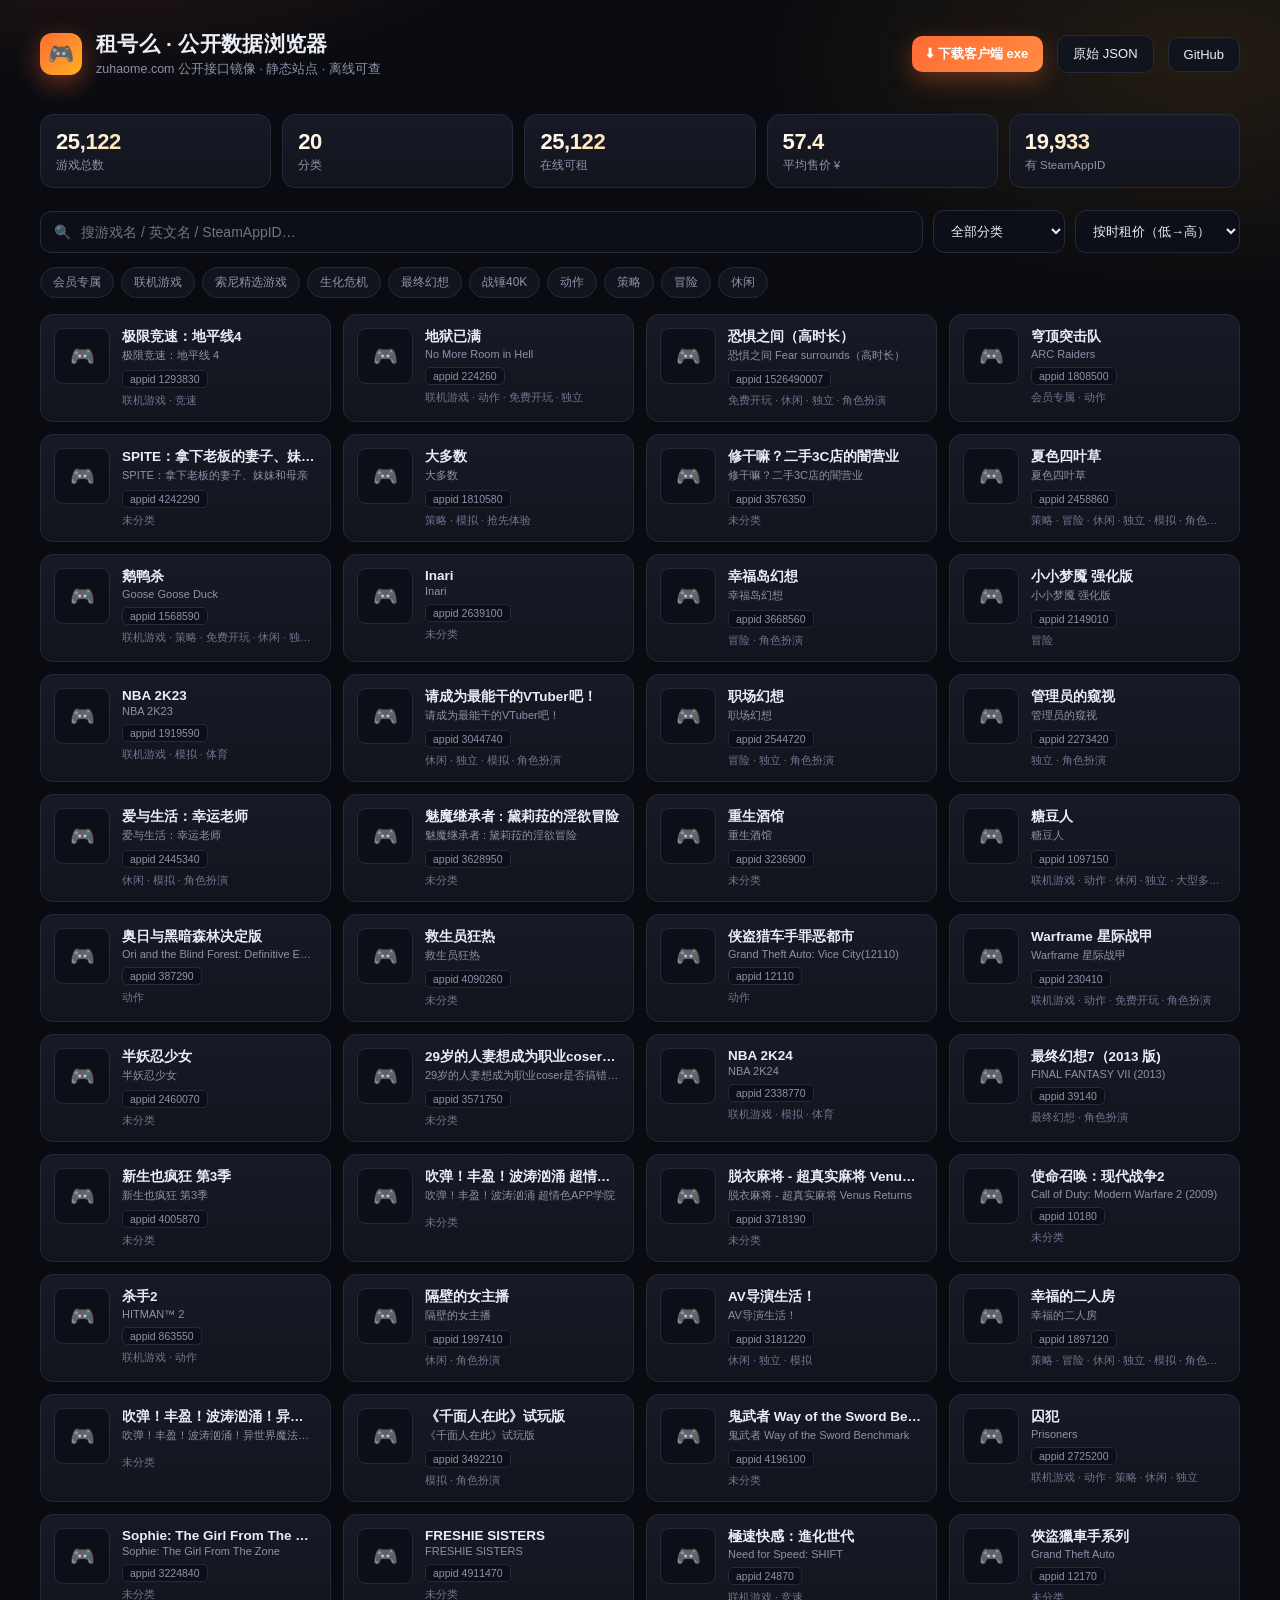
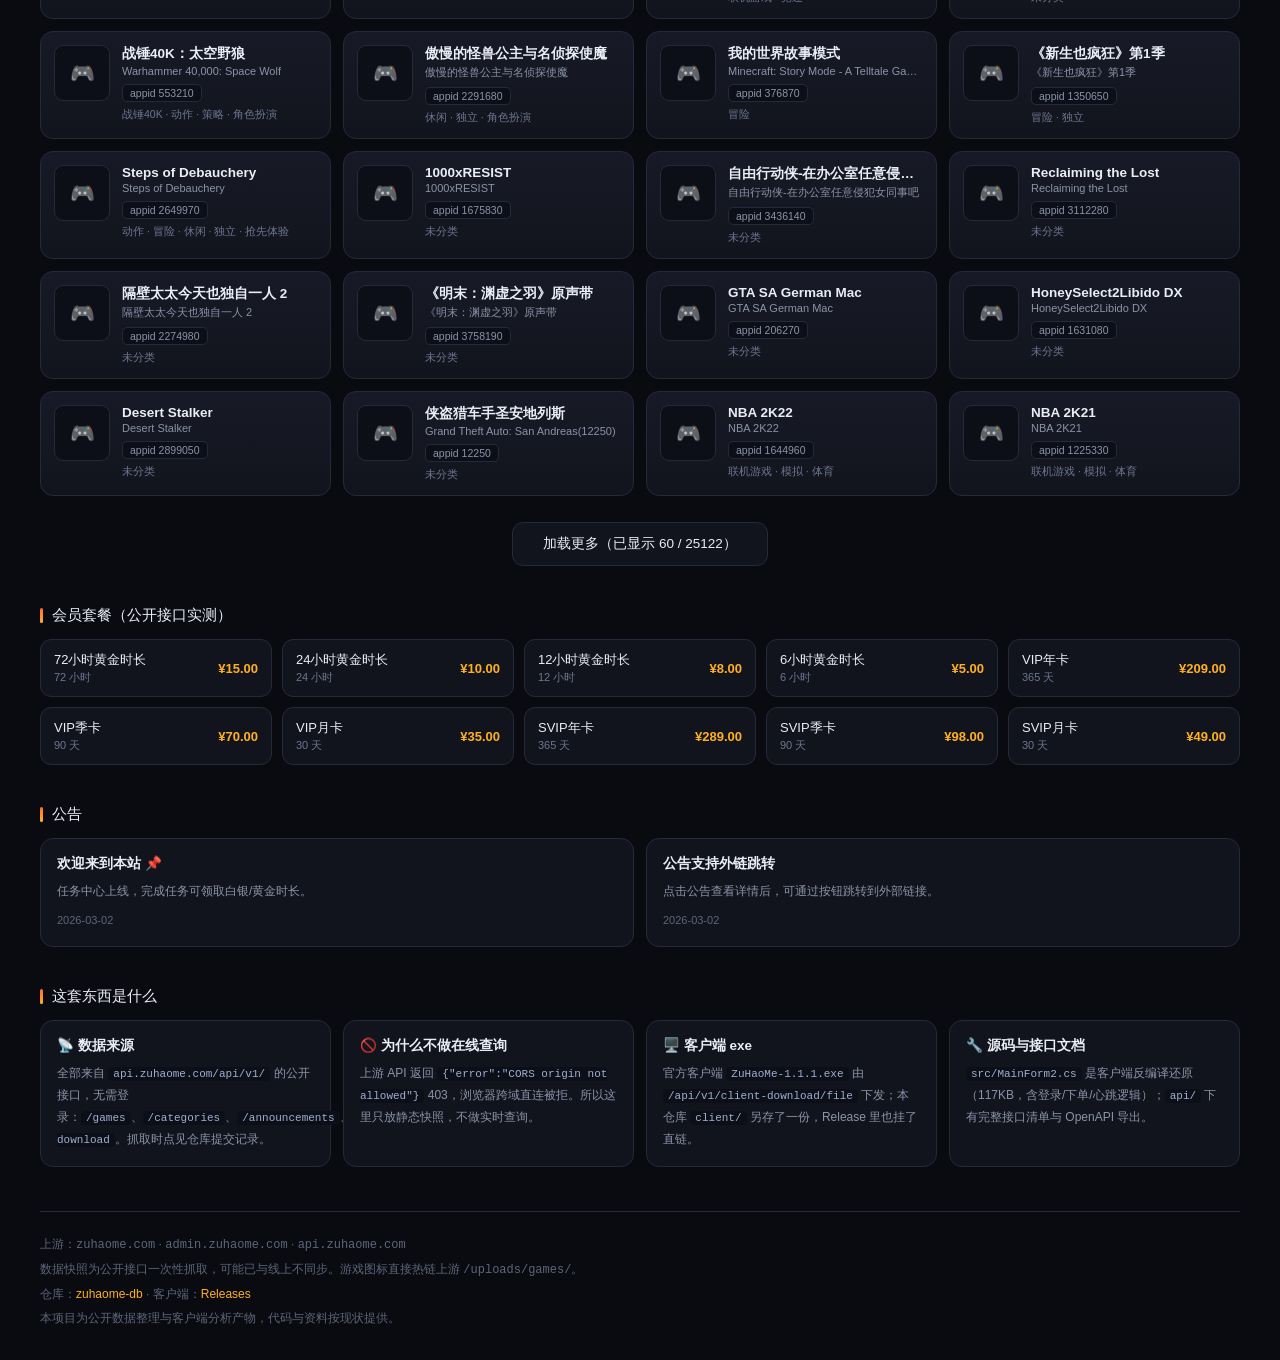
==== index.html @ 1f749b84 "feat(seo): 补 application-name / keywords，结构化数据补全 @graph" ====
<!doctype html>
<html lang="zh-CN">
<head>
<meta charset="utf-8">
<meta name="viewport" content="width=device-width,initial-scale=1">
<title>租号么 · 公开数据浏览器</title>
<meta name="description" content="租号么（zuhaome.com）公开接口数据镜像：25122 款游戏、20 个分类、会员套餐、公告、FAQ，可搜索筛选，附客户端下载。">
<style>
  :root{
    --bg:#0a0b10; --panel:#12141d; --panel2:#171a26; --line:#252a3a;
    --txt:#e9edf6; --dim:#8b93a8; --acc:#ff6b35; --acc2:#ffb020; --ok:#34d399;
  }
  *{box-sizing:border-box}
  html,body{margin:0;padding:0;background:var(--bg);color:var(--txt);
    font-family:-apple-system,BlinkMacSystemFont,"Segoe UI","PingFang SC","Microsoft YaHei",sans-serif;
    -webkit-font-smoothing:antialiased}
  body{background:
    radial-gradient(800px 420px at 8% -6%, rgba(255,107,53,.20), transparent 62%),
    radial-gradient(760px 400px at 94% 2%, rgba(255,176,32,.10), transparent 60%),
    var(--bg); min-height:100vh}
  a{color:var(--acc2);text-decoration:none}
  a:hover{text-decoration:underline}
  .wrap{max-width:1240px;margin:0 auto;padding:0 20px}
  header{padding:30px 0 16px;display:flex;align-items:center;gap:14px;flex-wrap:wrap}
  .logo{width:42px;height:42px;border-radius:12px;display:grid;place-items:center;font-size:21px;
    background:linear-gradient(135deg,var(--acc),var(--acc2));box-shadow:0 8px 26px rgba(255,107,53,.42)}
  h1{font-size:21px;margin:0;letter-spacing:.3px}
  .sub{color:var(--dim);font-size:12.5px;margin-top:3px}
  .spacer{flex:1}
  .btn{display:inline-flex;align-items:center;gap:7px;padding:9px 15px;border-radius:10px;font-size:13px;
    border:1px solid var(--line);background:var(--panel);color:var(--txt);transition:.16s;white-space:nowrap}
  .btn:hover{border-color:var(--acc);text-decoration:none;transform:translateY(-1px)}
  .btn.primary{background:linear-gradient(135deg,var(--acc),#ff8c42);border:0;color:#fff;font-weight:600;
    box-shadow:0 8px 24px rgba(255,107,53,.34)}
  .stats{display:grid;grid-template-columns:repeat(auto-fit,minmax(132px,1fr));gap:11px;margin:20px 0 22px}
  .stat{background:linear-gradient(180deg,var(--panel2),var(--panel));border:1px solid var(--line);
    border-radius:13px;padding:14px 15px}
  .stat .n{font-size:22px;font-weight:700;letter-spacing:-.4px;
    background:linear-gradient(135deg,#fff,var(--acc2));-webkit-background-clip:text;background-clip:text;-webkit-text-fill-color:transparent}
  .stat .k{font-size:11.5px;color:var(--dim);margin-top:3px}
  .toolbar{display:flex;gap:10px;flex-wrap:wrap;align-items:center;margin-bottom:14px}
  .search{flex:1;min-width:220px;position:relative}
  .search input{width:100%;background:#0d0f18;color:var(--txt);border:1px solid var(--line);
    border-radius:11px;padding:12px 14px 12px 40px;font-size:14px;font-family:inherit;outline:none;transition:.16s}
  .search input:focus{border-color:var(--acc);box-shadow:0 0 0 3px rgba(255,107,53,.14)}
  .search::before{content:"🔍";position:absolute;left:14px;top:50%;transform:translateY(-50%);font-size:14px;opacity:.6}
  select{background:#0d0f18;color:var(--txt);border:1px solid var(--line);border-radius:11px;
    padding:12px 13px;font-size:13px;font-family:inherit;outline:none;cursor:pointer;min-width:132px}
  select:focus{border-color:var(--acc)}
  .chips{display:flex;gap:7px;flex-wrap:wrap;margin-bottom:16px}
  .chip{font-size:12px;padding:6px 12px;border-radius:999px;border:1px solid var(--line);
    background:var(--panel);color:var(--dim);cursor:pointer;transition:.16s;white-space:nowrap}
  .chip:hover{border-color:#3b4256;color:var(--txt)}
  .chip.on{background:rgba(255,107,53,.16);border-color:var(--acc);color:#ffb98f}
  .grid{display:grid;grid-template-columns:repeat(auto-fill,minmax(268px,1fr));gap:12px}
  .game{background:linear-gradient(180deg,var(--panel2),var(--panel));border:1px solid var(--line);
    border-radius:13px;padding:13px;display:flex;gap:12px;transition:.16s;cursor:default}
  .game:hover{border-color:#3d4459;transform:translateY(-1px)}
  .cover{width:56px;height:56px;border-radius:9px;flex-shrink:0;background:#0d0f18;border:1px solid var(--line);
    object-fit:cover;display:grid;place-items:center;font-size:20px;color:#3f4657;overflow:hidden}
  .info{min-width:0;flex:1}
  .name{font-size:13.5px;font-weight:600;white-space:nowrap;overflow:hidden;text-overflow:ellipsis}
  .en{font-size:11px;color:var(--dim);white-space:nowrap;overflow:hidden;text-overflow:ellipsis;margin-top:2px}
  .meta{display:flex;gap:6px;flex-wrap:wrap;margin-top:7px;font-size:10.5px;color:var(--dim)}
  .meta span{background:#0d0f18;border:1px solid var(--line);padding:2px 7px;border-radius:5px}
  .meta .price{color:var(--acc2);border-color:rgba(255,176,32,.32)}
  .meta .rent{color:var(--ok);border-color:rgba(52,211,153,.3)}
  .cats{font-size:10.5px;color:#6d7690;margin-top:6px;white-space:nowrap;overflow:hidden;text-overflow:ellipsis}
  .more{display:block;margin:26px auto 0;padding:12px 30px;border-radius:11px;border:1px solid var(--line);
    background:var(--panel);color:var(--txt);font-size:13.5px;cursor:pointer;font-family:inherit;transition:.16s}
  .more:hover{border-color:var(--acc);color:#ffb98f}
  .empty{text-align:center;color:var(--dim);padding:60px 0;font-size:14px}
  .sec{margin:40px 0 14px;font-size:15px;display:flex;align-items:center;gap:9px}
  .sec::before{content:"";width:3px;height:15px;border-radius:2px;background:linear-gradient(var(--acc),var(--acc2))}
  .cards{display:grid;grid-template-columns:repeat(auto-fit,minmax(250px,1fr));gap:12px}
  .mini{background:var(--panel);border:1px solid var(--line);border-radius:13px;padding:16px}
  .mini h4{margin:0 0 8px;font-size:13.5px}
  .mini p{margin:0;font-size:12px;color:var(--dim);line-height:1.8}
  .mini code{background:#0d0f18;padding:1px 5px;border-radius:4px;font-size:11px;color:#9fb0d0}
  .plan{display:flex;justify-content:space-between;align-items:center;padding:11px 13px;
    background:var(--panel);border:1px solid var(--line);border-radius:11px;font-size:13px}
  .plan b{color:var(--acc2);font-weight:600}
  .plans{display:grid;grid-template-columns:repeat(auto-fit,minmax(230px,1fr));gap:10px}
  footer{margin:44px 0 32px;padding-top:20px;border-top:1px solid var(--line);color:#5d6579;font-size:12px;line-height:2}
  dialog{background:var(--panel);border:1px solid var(--line);border-radius:14px;padding:20px;max-width:560px;color:var(--txt)}
  dialog::backdrop{background:rgba(0,0,0,.8)}
  dialog h3{margin:0 0 10px;font-size:16px}
  dialog p{font-size:13px;color:var(--dim);line-height:1.85;margin:0 0 8px}
  dialog .close{margin-top:14px;width:100%;padding:11px;border-radius:10px;border:0;
    background:linear-gradient(135deg,var(--acc),#ff8c42);color:#fff;font-size:13.5px;cursor:pointer;font-family:inherit}
  .load{text-align:center;padding:80px 0;color:var(--dim);font-size:14px}
  .spin{display:inline-block;width:26px;height:26px;border:2px solid var(--line);
    border-top-color:var(--acc);border-radius:50%;animation:sp .8s linear infinite;margin-bottom:14px}
  @keyframes sp{to{transform:rotate(360deg)}}
</style>

<!-- ── SEO / 社交分享 ───────────────────────────────────────── -->
<link rel="canonical" href="https://aq18270592902-cloud.github.io/zuhaome-db/">
<meta name="theme-color" content="#ff6b35">
<meta name="color-scheme" content="dark">
<meta name="author" content="aq18270592902-cloud">
<meta name="robots" content="index,follow,max-image-preview:large,max-snippet:-1">
<meta name="application-name" content="租号么 · 数据浏览器">
<meta name="keywords" content="租号么,zuhaome,游戏数据,Steam AppID,游戏租号,数据浏览器,公开数据">
<meta name="format-detection" content="telephone=no">
<meta property="og:type" content="website">
<meta property="og:site_name" content="租号么 · 数据浏览器">
<meta property="og:locale" content="zh_CN">
<meta property="og:title" content="租号么 · 公开数据浏览器">
<meta property="og:description" content="租号么（zuhaome.com）公开接口数据镜像：25122 款游戏、20 个分类、会员套餐、公告、FAQ，可搜索筛选，附客户端下载。">
<meta property="og:url" content="https://aq18270592902-cloud.github.io/zuhaome-db/">
<meta property="og:image" content="https://aq18270592902-cloud.github.io/zuhaome-db/assets/og.png">
<meta property="og:image:type" content="image/png">
<meta property="og:image:width" content="1200">
<meta property="og:image:height" content="630">
<meta property="og:image:alt" content="租号么 · 数据浏览器">
<meta name="twitter:card" content="summary_large_image">
<meta name="twitter:title" content="租号么 · 公开数据浏览器">
<meta name="twitter:description" content="租号么（zuhaome.com）公开接口数据镜像：25122 款游戏、20 个分类、会员套餐、公告、FAQ，可搜索筛选，附客户端下载。">
<meta name="twitter:image" content="https://aq18270592902-cloud.github.io/zuhaome-db/assets/og.png">
<!-- ── 图标 / PWA ───────────────────────────────────────────── -->
<link rel="icon" href="./favicon.ico" sizes="any">
<link rel="icon" type="image/png" sizes="32x32" href="./assets/icon-32.png">
<link rel="icon" type="image/png" sizes="192x192" href="./assets/icon-192.png">
<link rel="apple-touch-icon" sizes="180x180" href="./assets/apple-touch-icon.png">
<link rel="manifest" href="./site.webmanifest">
<script type="application/ld+json">
{
  "@context": "https://schema.org",
  "@type": "Dataset",
  "name": "租号么公开游戏数据快照",
  "description": "25122 款游戏的名称、Steam AppID、售价、时租价与分类，来自 zuhaome.com 公开接口的静态镜像。",
  "url": "https://aq18270592902-cloud.github.io/zuhaome-db/",
  "inLanguage": "zh-CN",
  "isAccessibleForFree": true,
  "creator": { "@type": "Person", "name": "aq18270592902-cloud", "url": "https://github.com/aq18270592902-cloud" },
  "keywords": ["游戏数据", "Steam AppID", "租号", "公开数据"],
  "variableMeasured": ["游戏名称", "Steam AppID", "售价", "时租价", "分类"],
  "isBasedOn": "https://www.zuhaome.com/"
}
</script>
</head>
<body>
<div class="wrap">
  <header>
    <div class="logo">🎮</div>
    <div>
      <h1>租号么 · 公开数据浏览器</h1>
      <div class="sub">zuhaome.com 公开接口镜像 · 静态站点 · 离线可查</div>
    </div>
    <div class="spacer"></div>
    <a class="btn primary" id="dlClient"
       href="https://github.com/aq18270592902-cloud/zuhaome-db/releases/download/v1.0.0/ZuHaoMe-Client.exe">⬇ 下载客户端 exe</a>
    <a class="btn" href="data/games.slim.json" target="_blank">原始 JSON</a>
    <a class="btn" href="https://github.com/aq18270592902-cloud/zuhaome-db" target="_blank">GitHub</a>
  </header>

  <div class="stats" id="stats">
    <div class="stat"><div class="n" id="sGames">—</div><div class="k">游戏总数</div></div>
    <div class="stat"><div class="n" id="sCats">—</div><div class="k">分类</div></div>
    <div class="stat"><div class="n" id="sOnline">—</div><div class="k">在线可租</div></div>
    <div class="stat"><div class="n" id="sAvg">—</div><div class="k">平均售价 ¥</div></div>
    <div class="stat"><div class="n" id="sAppid">—</div><div class="k">有 SteamAppID</div></div>
  </div>

  <div class="toolbar">
    <div class="search"><input id="q" placeholder="搜游戏名 / 英文名 / SteamAppID…" autocomplete="off"></div>
    <select id="cat"><option value="">全部分类</option></select>
    <select id="sort">
      <option value="r">按时租价（低→高）</option>
      <option value="rd">按时租价（高→低）</option>
      <option value="p">按售价（低→高）</option>
      <option value="pd">按售价（高→低）</option>
      <option value="n">按名称</option>
    </select>
  </div>

  <div class="chips" id="chips"></div>

  <div id="list" class="grid"></div>
  <button class="more" id="more" style="display:none">加载更多</button>
  <div class="empty" id="empty" style="display:none">没有匹配的游戏</div>

  <div class="sec">会员套餐（公开接口实测）</div>
  <div class="plans" id="plans"></div>

  <div class="sec">公告</div>
  <div class="cards" id="ann"></div>

  <div class="sec">这套东西是什么</div>
  <div class="cards">
    <div class="mini"><h4>📡 数据来源</h4><p>全部来自 <code>api.zuhaome.com/api/v1/</code> 的公开接口，无需登录：<code>/games</code>、<code>/categories</code>、<code>/announcements</code>、<code>/faqs</code>、<code>/membership/plans</code>、<code>/client-download</code>。抓取时点见仓库提交记录。</p></div>
    <div class="mini"><h4>🚫 为什么不做在线查询</h4><p>上游 API 返回 <code>{"error":"CORS origin not allowed"}</code> 403，浏览器跨域直连被拒。所以这里只放静态快照，不做实时查询。</p></div>
    <div class="mini"><h4>🖥️ 客户端 exe</h4><p>官方客户端 <code>ZuHaoMe-1.1.1.exe</code> 由 <code>/api/v1/client-download/file</code> 下发；本仓库 <code>client/</code> 另存了一份，Release 里也挂了直链。</p></div>
    <div class="mini"><h4>🔧 源码与接口文档</h4><p><code>src/MainForm2.cs</code> 是客户端反编译还原（117KB，含登录/下单/心跳逻辑）；<code>api/</code> 下有完整接口清单与 OpenAPI 导出。</p></div>
  </div>

  <footer>
    <div>上游：<code>zuhaome.com</code> · <code>admin.zuhaome.com</code> · <code>api.zuhaome.com</code></div>
    <div>数据快照为公开接口一次性抓取，可能已与线上不同步。游戏图标直接热链上游 <code>/uploads/games/</code>。</div>
    <div>仓库：<a href="https://github.com/aq18270592902-cloud/zuhaome-db">zuhaome-db</a> · 客户端：<a href="https://github.com/aq18270592902-cloud/zuhaome-db/releases">Releases</a></div>
    <div>本项目为公开数据整理与客户端分析产物，代码与资料按现状提供。</div>
  </footer>
</div>

<dialog id="dlg">
  <h3 id="dlgT">标题</h3>
  <div id="dlgB"></div>
  <button class="close" onclick="document.getElementById('dlg').close()">关闭</button>
</dialog>

<script>
const PAGE = 60;
let ALL = [], VIEW = [], shown = 0, cats = [], curCat = '', curSort = 'r', q = '';

const $ = s => document.querySelector(s);
const esc = s => String(s??'').replace(/[&<>"']/g, c => ({'&':'&amp;','<':'&lt;','>':'&gt;','"':'&quot;',"'":'&#39;'}[c]));

async function boot(){
  try{
    const g = await (await fetch('data/games.slim.json')).json();
    ALL = g.games || [];
    $('#sGames').textContent = (g.count || ALL.length).toLocaleString();
  }catch(e){
    $('#list').innerHTML = '<div class="empty">数据加载失败：' + esc(e.message) + '</div>';
    return;
  }
  // 分类
  try{
    const cj = await (await fetch('data/categories.json')).json();
    cats = cj.data || cj;
    const sel = $('#cat');
    for(const c of cats){
      const o = document.createElement('option'); o.value = c.Name; o.textContent = c.Name; sel.appendChild(o);
    }
    $('#sCats').textContent = cats.length;
    const hot = cats.filter(c=>!c.IsFallback).slice(0,10);
    const chips = $('#chips');
    for(const c of hot){
      const b = document.createElement('button'); b.className='chip'; b.textContent = c.Name;
      b.onclick = ()=>{ curCat = (curCat===c.Name?'':c.Name); $('#cat').value = curCat; syncChips(); apply(); };
      chips.appendChild(b);
    }
  }catch(e){ console.log('cats', e.message); }

  $('#sOnline').textContent = ALL.filter(x=>x.o===1).length.toLocaleString();
  const withP = ALL.filter(x=>x.p>0);
  $('#sAvg').textContent = withP.length ? (withP.reduce((a,b)=>a+b.p,0)/withP.length).toFixed(1) : '—';
  $('#sAppid').textContent = ALL.filter(x=>x.a).length.toLocaleString();

  loadSide();
  apply();
}

async function loadSide(){
  // 套餐
  try{
    const pj = await (await fetch('data/membership-plans.json')).json();
    const plans = pj.data || pj;
    const box = $('#plans'); box.innerHTML='';
    for(const p of plans.filter(x=>x.is_online).sort((a,b)=>a.sort-b.sort)){
      const d = document.createElement('div'); d.className='plan';
      const dur = p.duration_days ? p.duration_days+' 天' : p.duration_hours+' 小时';
      d.innerHTML = '<span>' + esc(p.name) + '<br><span style="font-size:11px;color:#6d7690">' + dur + '</span></span>'
        + '<b>¥' + (p.price_fen/100).toFixed(2) + '</b>';
      box.appendChild(d);
    }
  }catch(e){ $('#plans').innerHTML = '<div class="mini"><p>加载失败</p></div>'; }

  // 公告
  try{
    const aj = await (await fetch('data/announcements.json')).json();
    const a = aj.data || aj;
    const box = $('#ann'); box.innerHTML='';
    for(const it of (a.items||[]).slice(0,6)){
      const d = document.createElement('div'); d.className='mini';
      d.style.cursor='pointer';
      d.innerHTML = '<h4>' + esc(it.title) + (it.is_pinned?' 📌':'') + '</h4><p>' + esc(it.summary) + '</p>'
        + '<p style="margin-top:8px;font-size:11px;color:#5d6579">' + esc((it.published_at||'').slice(0,10)) + '</p>';
      d.onclick = ()=>{ $('#dlgT').textContent = it.title;
        $('#dlgB').innerHTML = '<p>' + esc(it.content) + '</p>'; $('#dlg').showModal(); };
      box.appendChild(d);
    }
  }catch(e){}

  // 客户端下载
  try{
    // 上游 client-download 的 target_url 走 api.zuhaome.com，浏览器跨域会被拒；
    // 这里保持指向 GitHub Release 的直链，不覆盖。
    const cj2 = await (await fetch('data/client-download.json')).json();
    const cd = cj2.data || cj2;
    if(cd.file_name) $('#dlClient').title = cd.file_name;
  }catch(e){}
}

function syncChips(){
  [...document.querySelectorAll('.chip')].forEach(c=>c.classList.toggle('on', c.textContent===curCat));
}

function apply(){
  const ql = q.trim().toLowerCase();
  let v = ALL;
  if(curCat) v = v.filter(x => (x.c||'').includes(curCat));
  if(ql) v = v.filter(x =>
    (x.n||'').toLowerCase().includes(ql) ||
    (x.e||'').toLowerCase().includes(ql) ||
    String(x.a||'').includes(ql) ||
    String(x.i||'') === ql);
  const s = curSort;
  v = v.slice().sort((a,b)=>{
    if(s==='r') return (a.r||0)-(b.r||0);
    if(s==='rd') return (b.r||0)-(a.r||0);
    if(s==='p') return (a.p||0)-(b.p||0);
    if(s==='pd') return (b.p||0)-(a.p||0);
    return (a.n||'').localeCompare(b.n||'','zh');
  });
  VIEW = v; shown = 0;
  $('#list').innerHTML='';
  render();
}

function render(){
  const box = $('#list');
  const slice = VIEW.slice(shown, shown + PAGE);
  for(const g of slice){
    const d = document.createElement('div'); d.className='game';
    const img = g.a ? '<img class="cover" loading="lazy" src="https://api.zuhaome.com/uploads/games/game_appid_' + g.a + '.jpg" onerror="this.outerHTML=\'<div class=cover>🎮</div>\'">'
                    : '<div class="cover">🎮</div>';
    d.innerHTML = img +
      '<div class="info">' +
        '<div class="name" title="' + esc(g.n) + '">' + esc(g.n) + '</div>' +
        '<div class="en" title="' + esc(g.e) + '">' + esc(g.e || '—') + '</div>' +
        '<div class="meta">' +
          (g.p ? '<span class="price">¥' + g.p + '</span>' : '') +
          (g.r ? '<span class="rent">¥' + g.r + '/时</span>' : '') +
          (g.a ? '<span>appid ' + g.a + '</span>' : '') +
        '</div>' +
        '<div class="cats" title="' + esc(g.c) + '">' + esc((g.c||'').split('/').join(' · ')) + '</div>' +
      '</div>';
    box.appendChild(d);
  }
  shown += slice.length;
  $('#more').style.display = shown < VIEW.length ? 'block' : 'none';
  $('#more').textContent = '加载更多（已显示 ' + shown + ' / ' + VIEW.length + '）';
  $('#empty').style.display = VIEW.length ? 'none' : 'block';
}

let t;
$('#q').addEventListener('input', e=>{
  q = e.target.value; clearTimeout(t); t = setTimeout(apply, 160);
});
$('#cat').addEventListener('change', e=>{ curCat = e.target.value; syncChips(); apply(); });
$('#sort').addEventListener('change', e=>{ curSort = e.target.value; apply(); });
$('#more').addEventListener('click', render);

boot();
</script>

<script>
/* 注册 Service Worker：只在 HTTPS / localhost 下生效，失败静默 */
if ("serviceWorker" in navigator) {
  window.addEventListener("load", () => {
    navigator.serviceWorker.register("./sw.js").catch(() => {});
  });
}
</script>
</body>
</html>
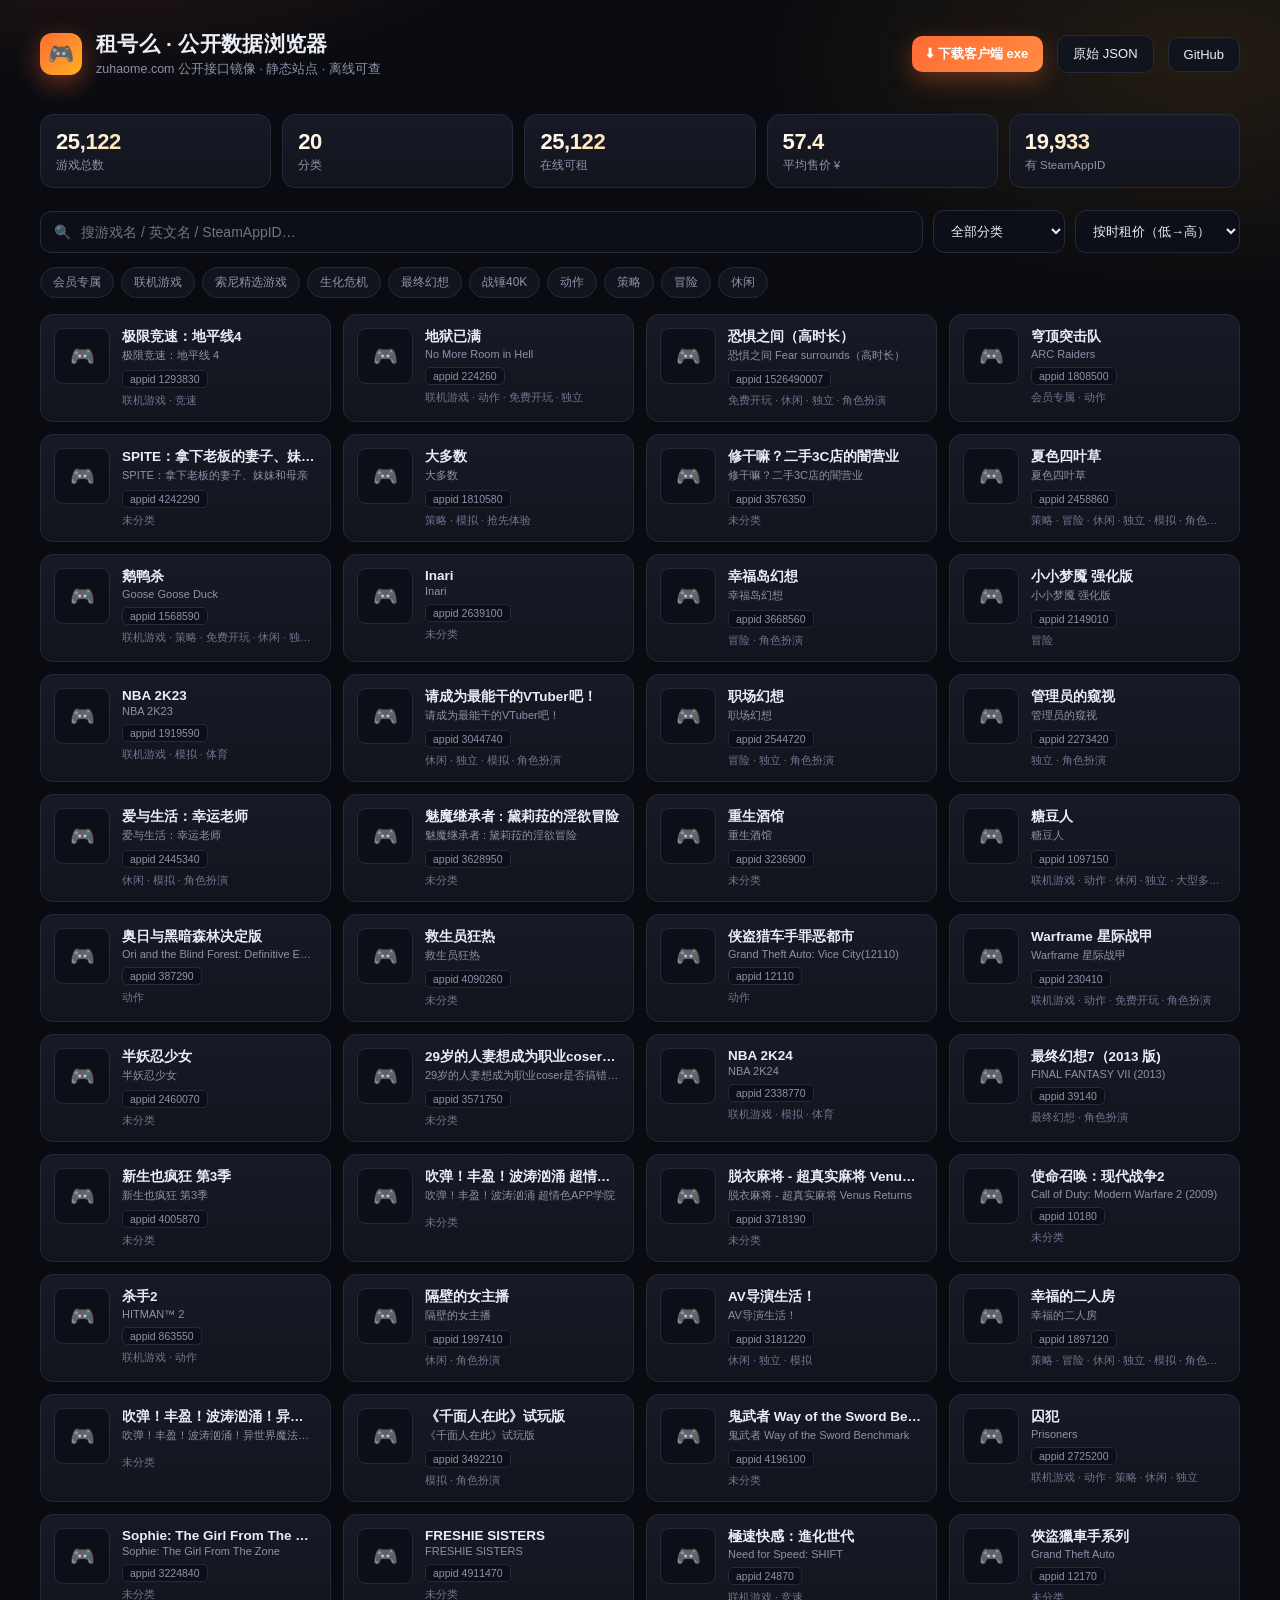
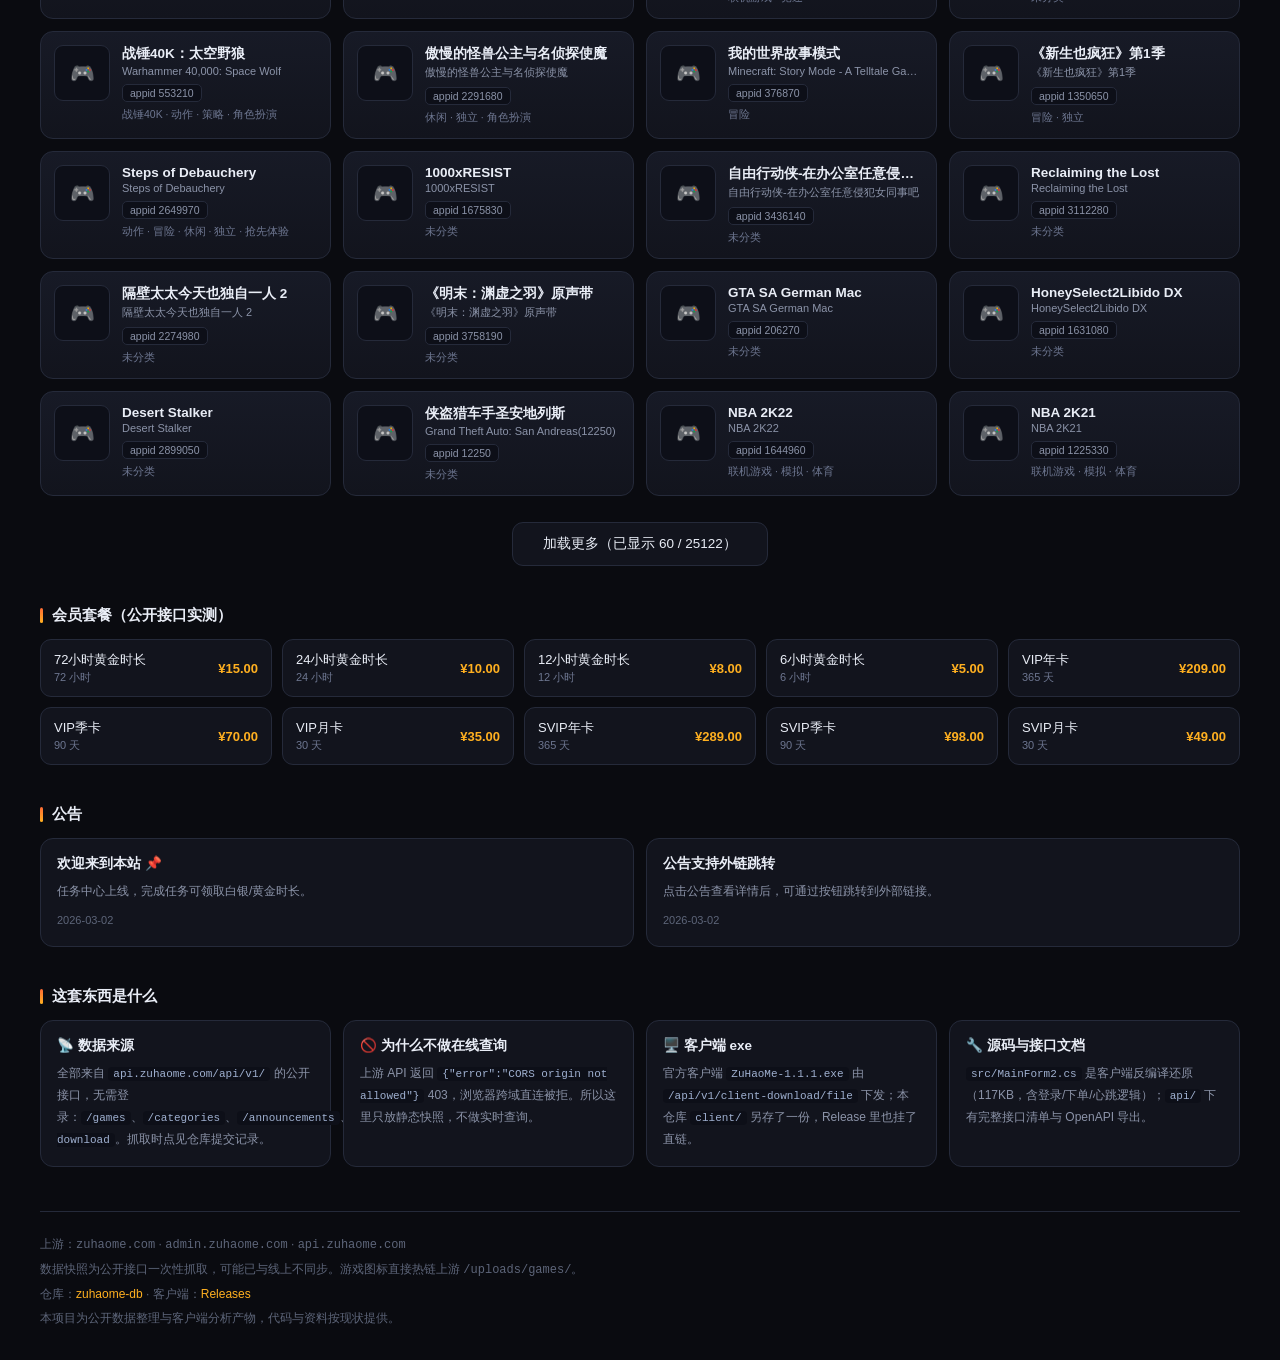
==== commit 1e2f33b3: "fix(a11y): 标题层级 h4→h3、区块标题改 h2、表单补 for/aria-label、封面图补 alt — index.html" ====
--- a/index.html
+++ b/index.html
@@ -70,11 +70,11 @@
     background:var(--panel);color:var(--txt);font-size:13.5px;cursor:pointer;font-family:inherit;transition:.16s}
   .more:hover{border-color:var(--acc);color:#ffb98f}
   .empty{text-align:center;color:var(--dim);padding:60px 0;font-size:14px}
-  .sec{margin:40px 0 14px;font-size:15px;display:flex;align-items:center;gap:9px}
+  .sec{margin:40px 0 14px;font-size:15px;font-weight:600;display:flex;align-items:center;gap:9px}
   .sec::before{content:"";width:3px;height:15px;border-radius:2px;background:linear-gradient(var(--acc),var(--acc2))}
   .cards{display:grid;grid-template-columns:repeat(auto-fit,minmax(250px,1fr));gap:12px}
   .mini{background:var(--panel);border:1px solid var(--line);border-radius:13px;padding:16px}
-  .mini h4{margin:0 0 8px;font-size:13.5px}
+  .mini h3{margin:0 0 8px;font-size:13.5px}
   .mini p{margin:0;font-size:12px;color:var(--dim);line-height:1.8}
   .mini code{background:#0d0f18;padding:1px 5px;border-radius:4px;font-size:11px;color:#9fb0d0}
   .plan{display:flex;justify-content:space-between;align-items:center;padding:11px 13px;
@@ -164,9 +164,9 @@
   </div>
 
   <div class="toolbar">
-    <div class="search"><input id="q" placeholder="搜游戏名 / 英文名 / SteamAppID…" autocomplete="off"></div>
-    <select id="cat"><option value="">全部分类</option></select>
-    <select id="sort">
+    <div class="search"><input id="q" type="search" placeholder="搜游戏名 / 英文名 / SteamAppID…" autocomplete="off" aria-label="搜索游戏名或 SteamAppID"></div>
+    <select id="cat" aria-label="按分类筛选"><option value="">全部分类</option></select>
+    <select id="sort" aria-label="排序方式">
       <option value="r">按时租价（低→高）</option>
       <option value="rd">按时租价（高→低）</option>
       <option value="p">按售价（低→高）</option>
@@ -181,18 +181,18 @@
   <button class="more" id="more" style="display:none">加载更多</button>
   <div class="empty" id="empty" style="display:none">没有匹配的游戏</div>
 
-  <div class="sec">会员套餐（公开接口实测）</div>
+  <h2 class="sec">会员套餐（公开接口实测）</h2>
   <div class="plans" id="plans"></div>
 
-  <div class="sec">公告</div>
+  <h2 class="sec">公告</h2>
   <div class="cards" id="ann"></div>
 
-  <div class="sec">这套东西是什么</div>
+  <h2 class="sec">这套东西是什么</h2>
   <div class="cards">
-    <div class="mini"><h4>📡 数据来源</h4><p>全部来自 <code>api.zuhaome.com/api/v1/</code> 的公开接口，无需登录：<code>/games</code>、<code>/categories</code>、<code>/announcements</code>、<code>/faqs</code>、<code>/membership/plans</code>、<code>/client-download</code>。抓取时点见仓库提交记录。</p></div>
-    <div class="mini"><h4>🚫 为什么不做在线查询</h4><p>上游 API 返回 <code>{"error":"CORS origin not allowed"}</code> 403，浏览器跨域直连被拒。所以这里只放静态快照，不做实时查询。</p></div>
-    <div class="mini"><h4>🖥️ 客户端 exe</h4><p>官方客户端 <code>ZuHaoMe-1.1.1.exe</code> 由 <code>/api/v1/client-download/file</code> 下发；本仓库 <code>client/</code> 另存了一份，Release 里也挂了直链。</p></div>
-    <div class="mini"><h4>🔧 源码与接口文档</h4><p><code>src/MainForm2.cs</code> 是客户端反编译还原（117KB，含登录/下单/心跳逻辑）；<code>api/</code> 下有完整接口清单与 OpenAPI 导出。</p></div>
+    <div class="mini"><h3>📡 数据来源</h3><p>全部来自 <code>api.zuhaome.com/api/v1/</code> 的公开接口，无需登录：<code>/games</code>、<code>/categories</code>、<code>/announcements</code>、<code>/faqs</code>、<code>/membership/plans</code>、<code>/client-download</code>。抓取时点见仓库提交记录。</p></div>
+    <div class="mini"><h3>🚫 为什么不做在线查询</h3><p>上游 API 返回 <code>{"error":"CORS origin not allowed"}</code> 403，浏览器跨域直连被拒。所以这里只放静态快照，不做实时查询。</p></div>
+    <div class="mini"><h3>🖥️ 客户端 exe</h3><p>官方客户端 <code>ZuHaoMe-1.1.1.exe</code> 由 <code>/api/v1/client-download/file</code> 下发；本仓库 <code>client/</code> 另存了一份，Release 里也挂了直链。</p></div>
+    <div class="mini"><h3>🔧 源码与接口文档</h3><p><code>src/MainForm2.cs</code> 是客户端反编译还原（117KB，含登录/下单/心跳逻辑）；<code>api/</code> 下有完整接口清单与 OpenAPI 导出。</p></div>
   </div>
 
   <footer>
@@ -275,7 +275,7 @@
     for(const it of (a.items||[]).slice(0,6)){
       const d = document.createElement('div'); d.className='mini';
       d.style.cursor='pointer';
-      d.innerHTML = '<h4>' + esc(it.title) + (it.is_pinned?' 📌':'') + '</h4><p>' + esc(it.summary) + '</p>'
+      d.innerHTML = '<h3>' + esc(it.title) + (it.is_pinned?' 📌':'') + '</h3><p>' + esc(it.summary) + '</p>'
         + '<p style="margin-top:8px;font-size:11px;color:#5d6579">' + esc((it.published_at||'').slice(0,10)) + '</p>';
       d.onclick = ()=>{ $('#dlgT').textContent = it.title;
         $('#dlgB').innerHTML = '<p>' + esc(it.content) + '</p>'; $('#dlg').showModal(); };
@@ -324,7 +324,7 @@
   const slice = VIEW.slice(shown, shown + PAGE);
   for(const g of slice){
     const d = document.createElement('div'); d.className='game';
-    const img = g.a ? '<img class="cover" loading="lazy" src="https://api.zuhaome.com/uploads/games/game_appid_' + g.a + '.jpg" onerror="this.outerHTML=\'<div class=cover>🎮</div>\'">'
+    const img = g.a ? '<img class="cover" loading="lazy" alt="' + esc(g.n) + ' 游戏封面" src="https://api.zuhaome.com/uploads/games/game_appid_' + g.a + '.jpg" onerror="this.outerHTML=\'<div class=cover aria-hidden=true>🎮</div>\'">'
                     : '<div class="cover">🎮</div>';
     d.innerHTML = img +
       '<div class="info">' +
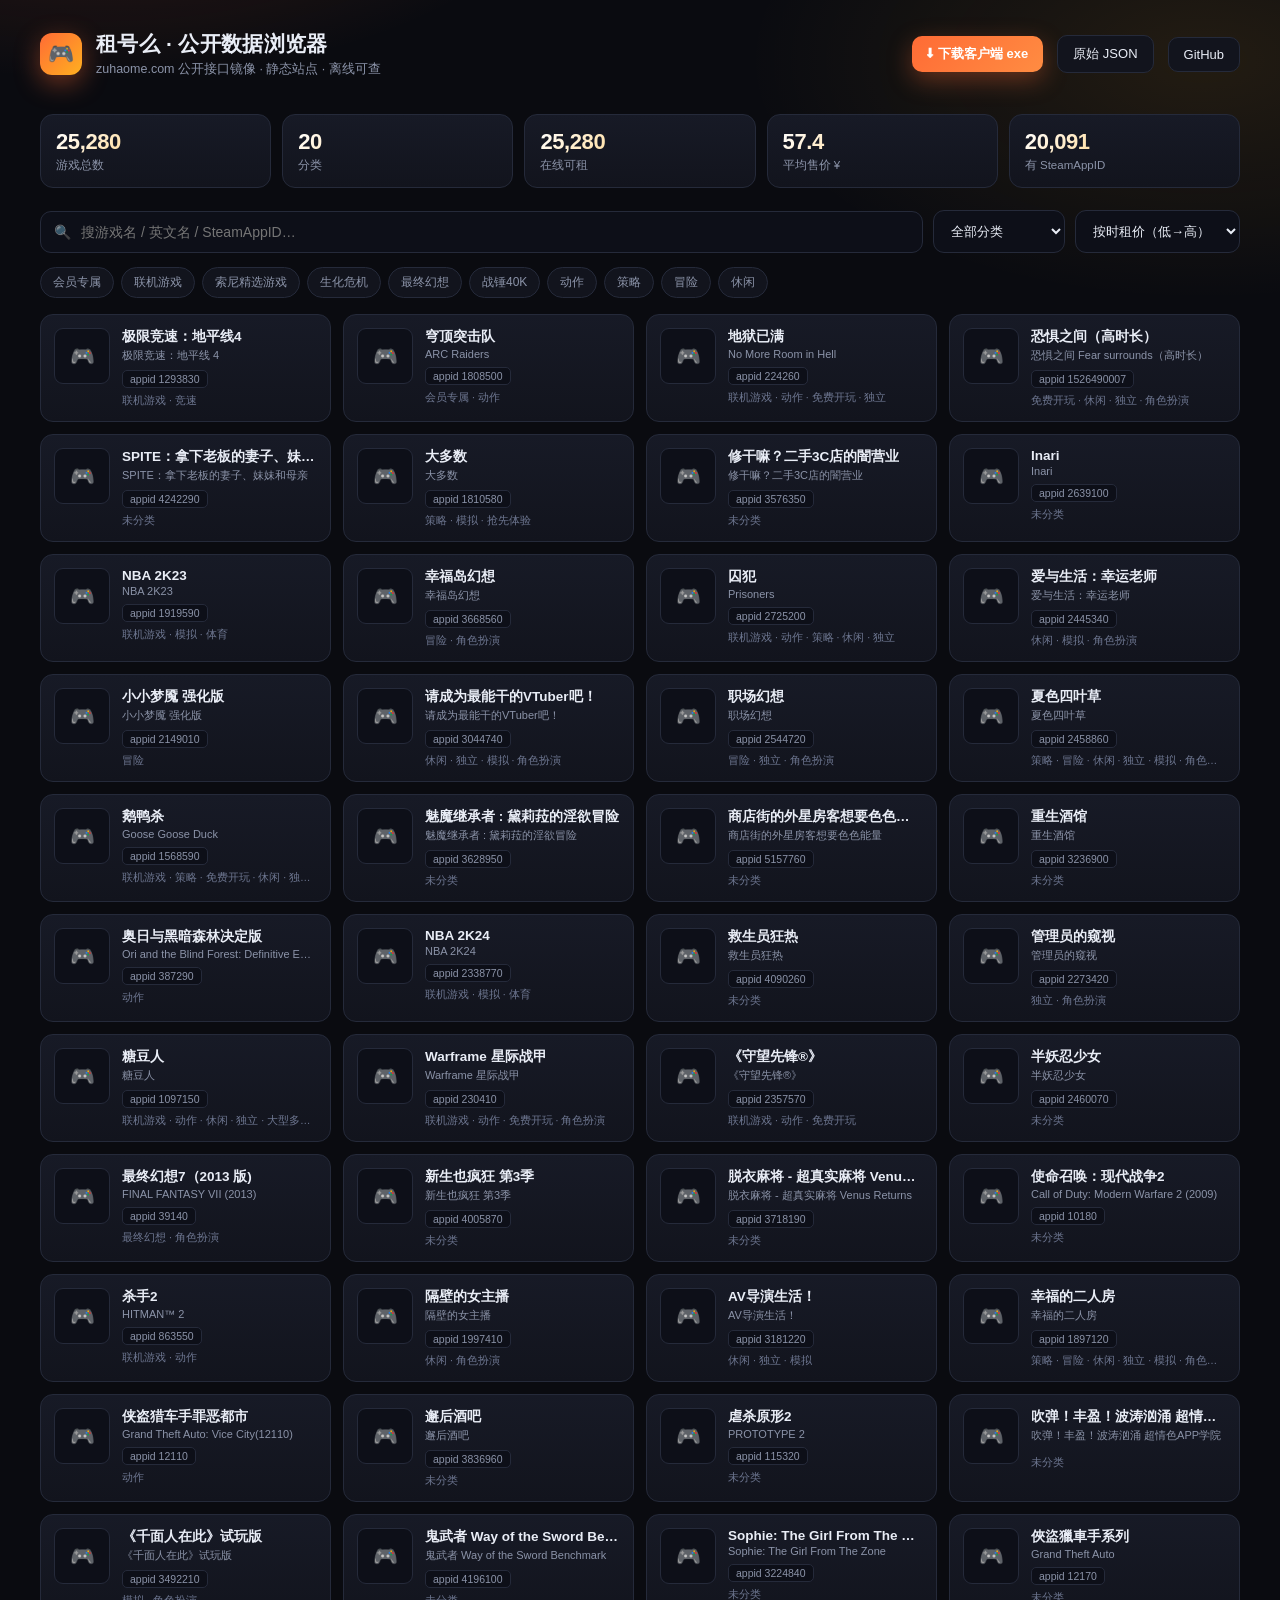
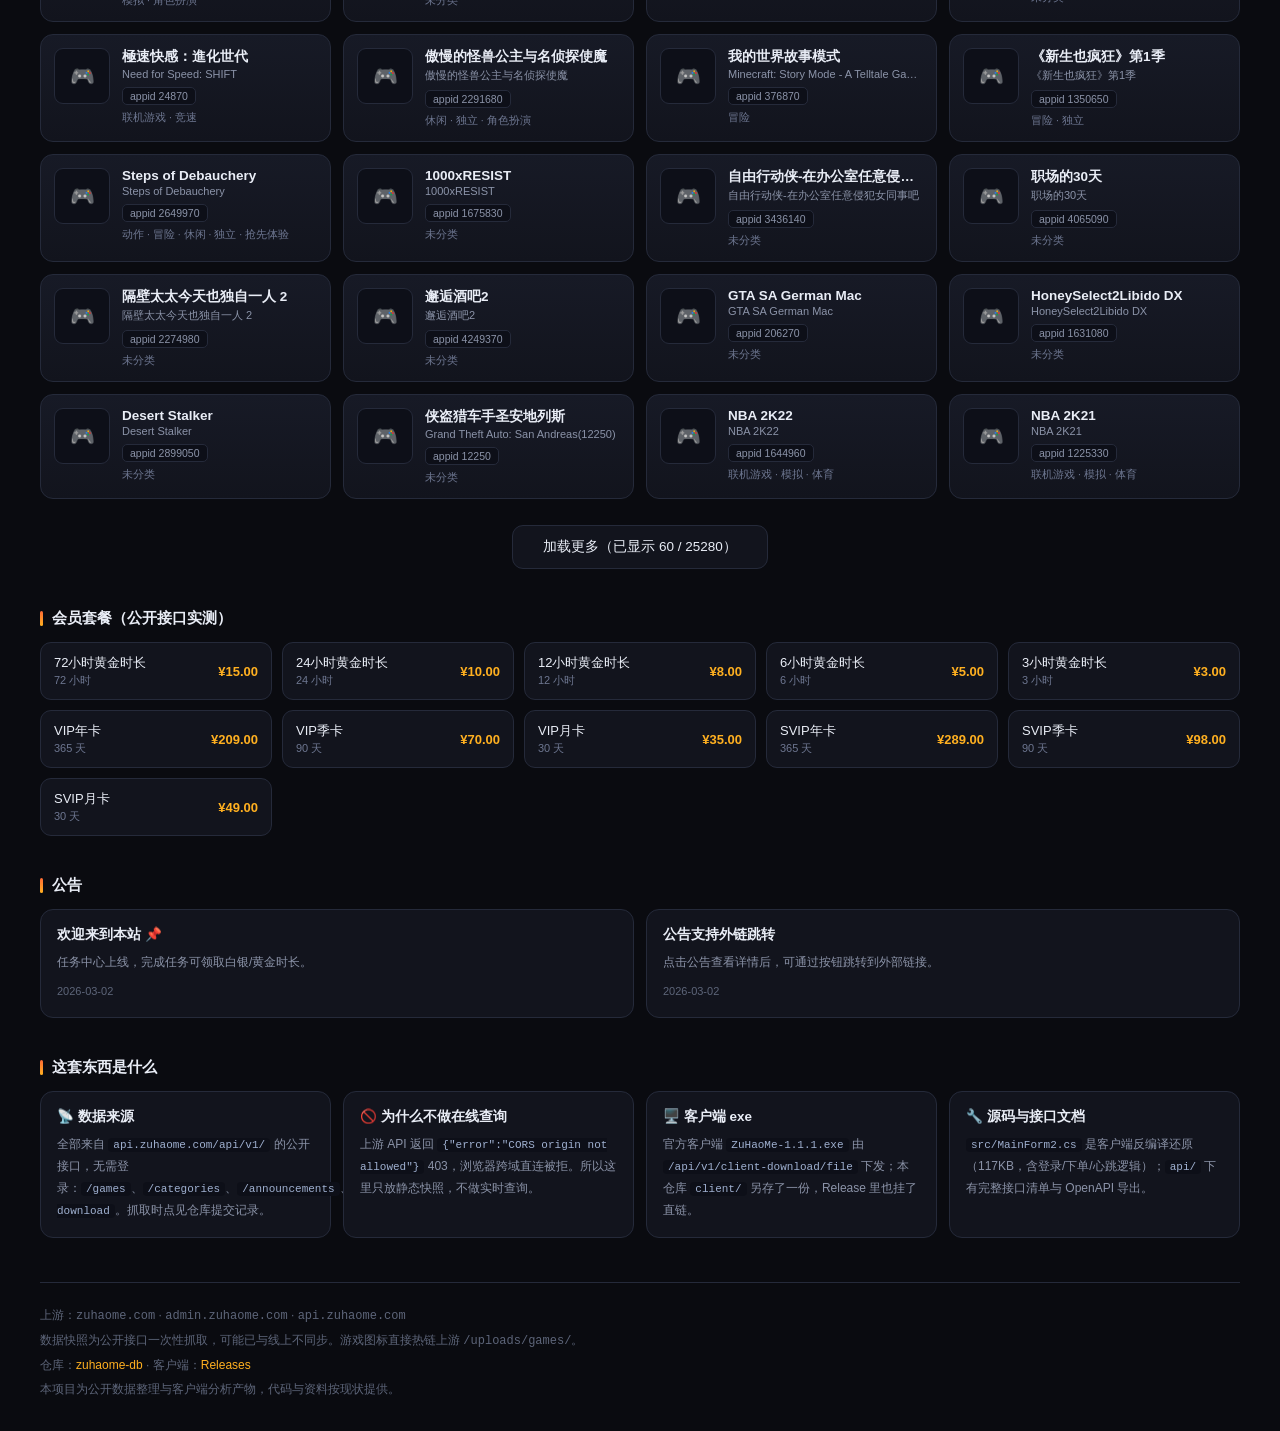
==== commit 253ec42d: "chore(data): 刷新游戏数据 25122→25280 + 新增一键刷新脚本 — index.html" ====
--- a/index.html
+++ b/index.html
@@ -4,7 +4,7 @@
 <meta charset="utf-8">
 <meta name="viewport" content="width=device-width,initial-scale=1">
 <title>租号么 · 公开数据浏览器</title>
-<meta name="description" content="租号么（zuhaome.com）公开接口数据镜像：25122 款游戏、20 个分类、会员套餐、公告、FAQ，可搜索筛选，附客户端下载。">
+<meta name="description" content="租号么（zuhaome.com）公开接口数据镜像：25280 款游戏、20 个分类、会员套餐、公告、FAQ，可搜索筛选，附客户端下载。">
 <style>
   :root{
     --bg:#0a0b10; --panel:#12141d; --panel2:#171a26; --line:#252a3a;
@@ -107,7 +107,7 @@
 <meta property="og:site_name" content="租号么 · 数据浏览器">
 <meta property="og:locale" content="zh_CN">
 <meta property="og:title" content="租号么 · 公开数据浏览器">
-<meta property="og:description" content="租号么（zuhaome.com）公开接口数据镜像：25122 款游戏、20 个分类、会员套餐、公告、FAQ，可搜索筛选，附客户端下载。">
+<meta property="og:description" content="租号么（zuhaome.com）公开接口数据镜像：25280 款游戏、20 个分类、会员套餐、公告、FAQ，可搜索筛选，附客户端下载。">
 <meta property="og:url" content="https://aq18270592902-cloud.github.io/zuhaome-db/">
 <meta property="og:image" content="https://aq18270592902-cloud.github.io/zuhaome-db/assets/og.png">
 <meta property="og:image:type" content="image/png">
@@ -116,7 +116,7 @@
 <meta property="og:image:alt" content="租号么 · 数据浏览器">
 <meta name="twitter:card" content="summary_large_image">
 <meta name="twitter:title" content="租号么 · 公开数据浏览器">
-<meta name="twitter:description" content="租号么（zuhaome.com）公开接口数据镜像：25122 款游戏、20 个分类、会员套餐、公告、FAQ，可搜索筛选，附客户端下载。">
+<meta name="twitter:description" content="租号么（zuhaome.com）公开接口数据镜像：25280 款游戏、20 个分类、会员套餐、公告、FAQ，可搜索筛选，附客户端下载。">
 <meta name="twitter:image" content="https://aq18270592902-cloud.github.io/zuhaome-db/assets/og.png">
 <!-- ── 图标 / PWA ───────────────────────────────────────────── -->
 <link rel="icon" href="./favicon.ico" sizes="any">
@@ -129,7 +129,7 @@
   "@context": "https://schema.org",
   "@type": "Dataset",
   "name": "租号么公开游戏数据快照",
-  "description": "25122 款游戏的名称、Steam AppID、售价、时租价与分类，来自 zuhaome.com 公开接口的静态镜像。",
+  "description": "25280 款游戏的名称、Steam AppID、售价、时租价与分类，来自 zuhaome.com 公开接口的静态镜像。",
   "url": "https://aq18270592902-cloud.github.io/zuhaome-db/",
   "inLanguage": "zh-CN",
   "isAccessibleForFree": true,
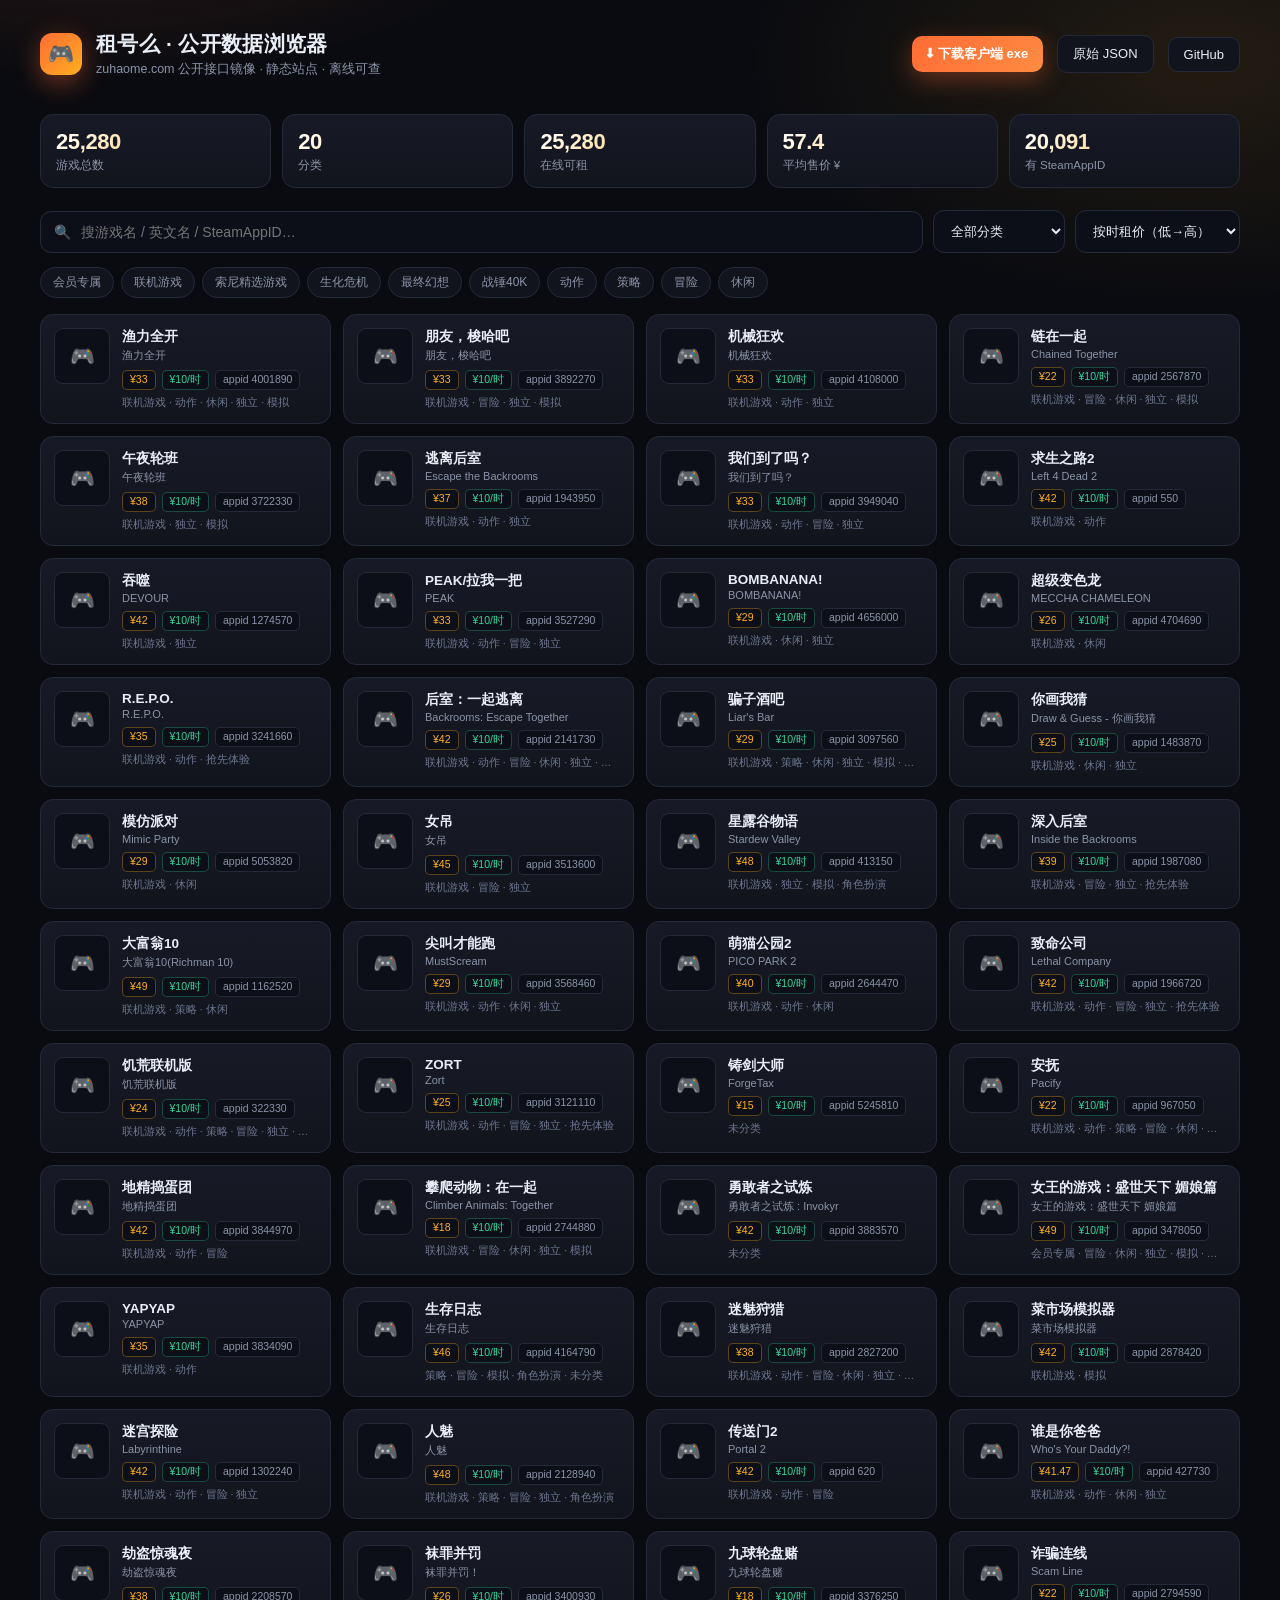
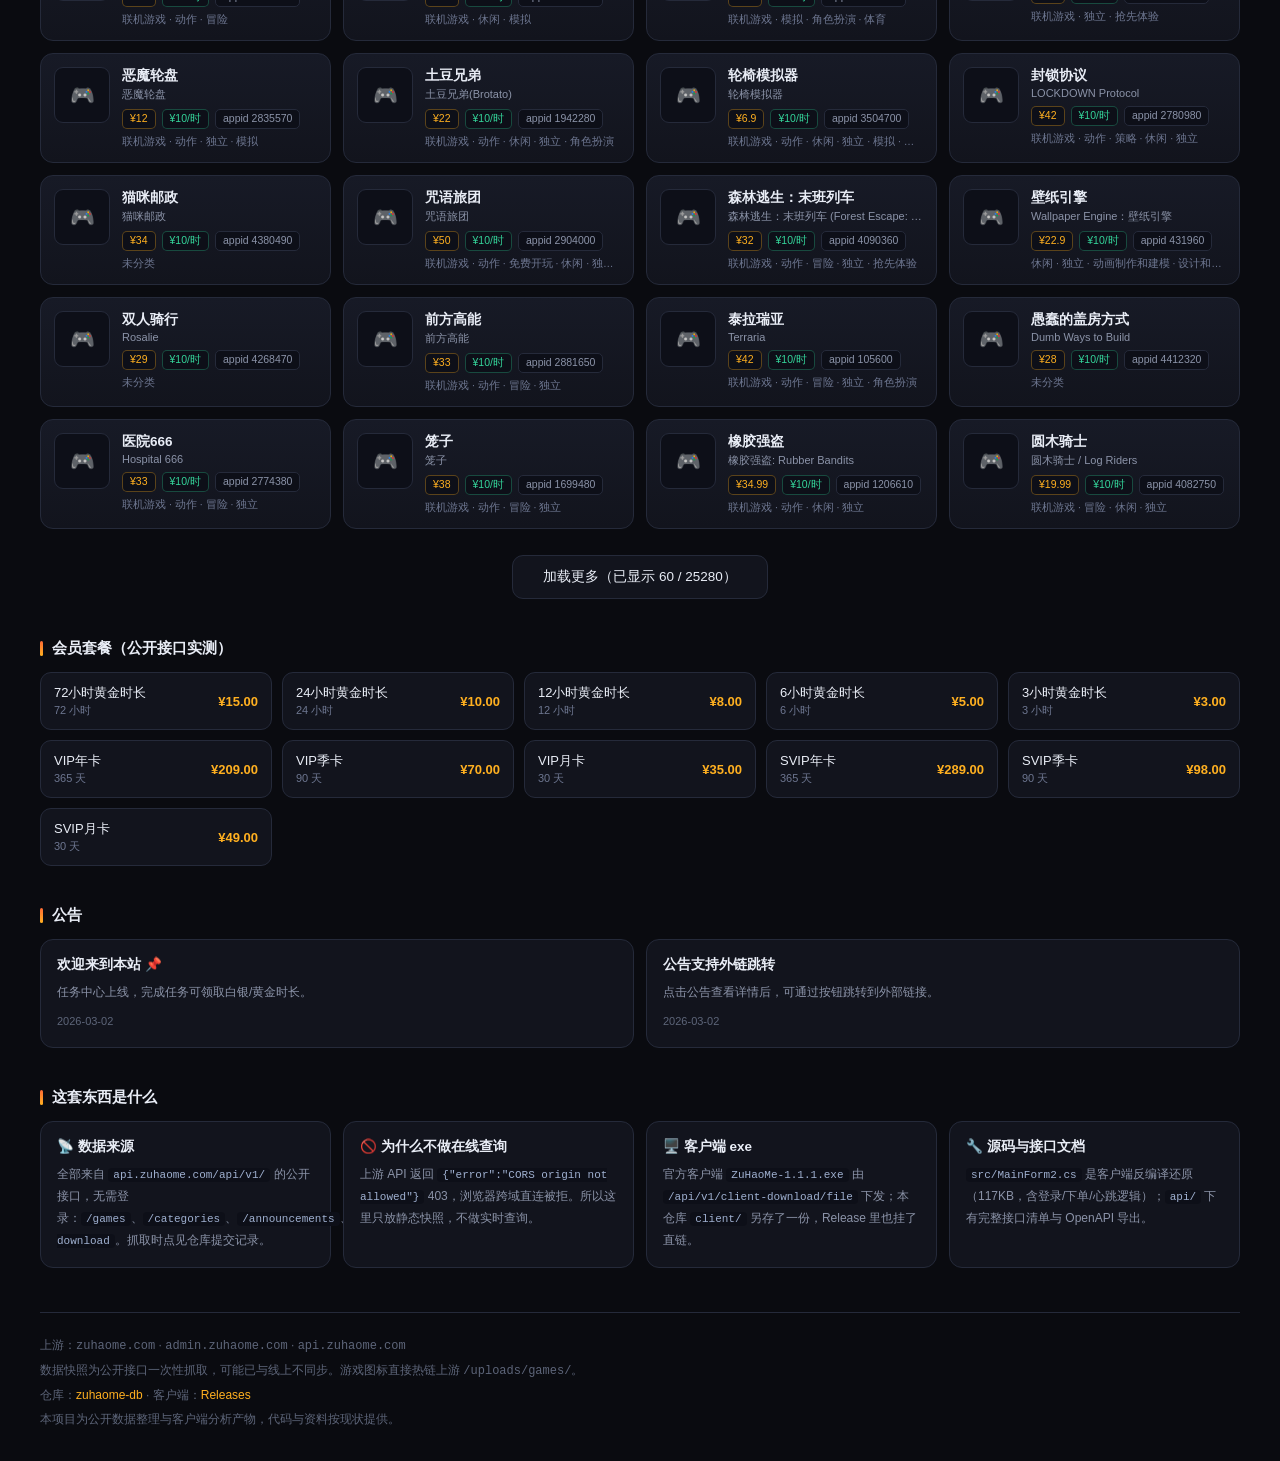
==== commit f93a797c: "perf(zuhaome): 数据分片——首屏包 7.6KB + 全量紧凑包懒加载 — index.html" ====
--- a/index.html
+++ b/index.html
@@ -123,6 +123,8 @@
 <link rel="icon" type="image/png" sizes="32x32" href="./assets/icon-32.png">
 <link rel="icon" type="image/png" sizes="192x192" href="./assets/icon-192.png">
 <link rel="apple-touch-icon" sizes="180x180" href="./assets/apple-touch-icon.png">
+<link rel="preconnect" href="https://api.zuhaome.com" crossorigin>
+<link rel="dns-prefetch" href="https://api.zuhaome.com">
 <link rel="manifest" href="./site.webmanifest">
 <script type="application/ld+json">
 {
@@ -211,21 +213,55 @@
 
 <script>
 const PAGE = 60;
+const HEAD_N = 240;
 let ALL = [], VIEW = [], shown = 0, cats = [], curCat = '', curSort = 'r', q = '';
+let FULL = false;              /* 全量包是否已就位 */
+let loadingFull = false;
 
 const $ = s => document.querySelector(s);
 const esc = s => String(s??'').replace(/[&<>"']/g, c => ({'&':'&amp;','<':'&lt;','>':'&gt;','"':'&quot;',"'":'&#39;'}[c]));
 
+/* v2 全量包解回对象数组：{v:2,count,c:[分类串],g:[[i,n,e,a,p,r,cidx,o]]} */
+function decodeV2(j){
+  if(!j || !Array.isArray(j.g)) return null;
+  const C = j.c || [];
+  return j.g.map(r => ({ i:r[0], n:r[1], e:r[2], a:r[3], p:r[4], r:r[5], c:C[r[6]] || '', o:r[7] }));
+}
+
+function setStats(s){
+  if(!s) return;
+  if(s.count) $('#sGames').textContent = Number(s.count).toLocaleString();
+  if(s.cats) $('#sCats').textContent = s.cats;
+  if(s.online !== undefined) $('#sOnline').textContent = Number(s.online).toLocaleString();
+  if(s.avgPrice !== undefined) $('#sAvg').textContent = s.avgPrice || '—';
+  if(s.appid !== undefined) $('#sAppid').textContent = Number(s.appid).toLocaleString();
+}
+
 async function boot(){
-  try{
-    const g = await (await fetch('data/games.slim.json')).json();
-    ALL = g.games || [];
-    $('#sGames').textContent = (g.count || ALL.length).toLocaleString();
-  }catch(e){
-    $('#list').innerHTML = '<div class="empty">数据加载失败：' + esc(e.message) + '</div>';
-    return;
+  /* 1) 首屏包：27KB，先让页面有东西看 */
+  let ok = false;
+  try{
+    const j = await (await fetch('data/games.index.json')).json();
+    ALL = Array.isArray(j.games) ? j.games : [];
+    setStats(j.stats || { count: j.count });
+    ok = ALL.length > 0;
+  }catch(e){ console.log('index', e.message); }
+
+  /* 首屏包拿不到时回落到老的 slim（3MB，慢但完整） */
+  if(!ok){
+    try{
+      const j = await (await fetch('data/games.slim.json')).json();
+      ALL = j.games || [];
+      FULL = true;
+      setStats({ count: j.count || ALL.length });
+      ok = ALL.length > 0;
+    }catch(e){
+      $('#list').innerHTML = '<div class="empty">数据加载失败：' + esc(e.message) + '</div>';
+      return;
+    }
   }
-  // 分类
+
+  /* 2) 分类（与首屏包并行，失败不阻塞） */
   try{
     const cj = await (await fetch('data/categories.json')).json();
     cats = cj.data || cj;
@@ -243,17 +279,44 @@
     }
   }catch(e){ console.log('cats', e.message); }
 
-  $('#sOnline').textContent = ALL.filter(x=>x.o===1).length.toLocaleString();
-  const withP = ALL.filter(x=>x.p>0);
-  $('#sAvg').textContent = withP.length ? (withP.reduce((a,b)=>a+b.p,0)/withP.length).toFixed(1) : '—';
-  $('#sAppid').textContent = ALL.filter(x=>x.a).length.toLocaleString();
-
+  /* 3) 先渲染首屏 */
   loadSide();
   apply();
+
+  /* 4) 后台拉全量，就位后原地重排（保留当前搜索/分类/排序） */
+  if(!FULL) loadFull();
+}
+
+async function loadFull(){
+  if(loadingFull) return;
+  loadingFull = true;
+  updateMoreHint();
+  try{
+    const j = await (await fetch('data/games.v2.json')).json();
+    const list = decodeV2(j);
+    if(!list || !list.length) throw new Error('全量包为空');
+    ALL = list; FULL = true;
+    apply();                    /* 重新过滤排序，用户当前条件不变 */
+  }catch(e){
+    console.log('full', e.message);
+    $('#more').style.display = 'block';
+    $('#more').textContent = '全量数据加载失败，点此重试';
+    $('#more').onclick = () => { $('#more').onclick = render; $('#more').textContent = '正在重新载入…'; loadFull(); };
+  }finally{
+    loadingFull = false;
+  }
+}
+
+function updateMoreHint(){
+  if(FULL) return;
+  const m = $('#more');
+  m.style.display = 'block';
+  m.onclick = render;
+  m.textContent = '正在载入全部 ' + ($('#sGames').textContent || '') + ' 款…（先显示 ' + ALL.length + ' 款）';
 }
 
 async function loadSide(){
-  // 套餐
+  /* 套餐 */
   try{
     const pj = await (await fetch('data/membership-plans.json')).json();
     const plans = pj.data || pj;
@@ -267,7 +330,7 @@
     }
   }catch(e){ $('#plans').innerHTML = '<div class="mini"><p>加载失败</p></div>'; }
 
-  // 公告
+  /* 公告 */
   try{
     const aj = await (await fetch('data/announcements.json')).json();
     const a = aj.data || aj;
@@ -283,7 +346,7 @@
     }
   }catch(e){}
 
-  // 客户端下载
+  /* 客户端下载 */
   try{
     // 上游 client-download 的 target_url 走 api.zuhaome.com，浏览器跨域会被拒；
     // 这里保持指向 GitHub Release 的直链，不覆盖。
@@ -307,16 +370,21 @@
     String(x.a||'').includes(ql) ||
     String(x.i||'') === ql);
   const s = curSort;
+  /* 价格排序时把「没有价格」的条目一律沉到最后：25280 款里有 5033 款 r=0，
+     直接按数值升序会让首屏全是 ¥0，看起来像数据坏了。 */
+  const nz = (x) => ((x.r||0) > 0 ? 0 : 1);
+  const np = (x) => ((x.p||0) > 0 ? 0 : 1);
   v = v.slice().sort((a,b)=>{
-    if(s==='r') return (a.r||0)-(b.r||0);
-    if(s==='rd') return (b.r||0)-(a.r||0);
-    if(s==='p') return (a.p||0)-(b.p||0);
-    if(s==='pd') return (b.p||0)-(a.p||0);
+    if(s==='r')  return (nz(a)-nz(b)) || ((a.r||0)-(b.r||0));
+    if(s==='rd') return (nz(a)-nz(b)) || ((b.r||0)-(a.r||0));
+    if(s==='p')  return (np(a)-np(b)) || ((a.p||0)-(b.p||0));
+    if(s==='pd') return (np(a)-np(b)) || ((b.p||0)-(a.p||0));
     return (a.n||'').localeCompare(b.n||'','zh');
   });
   VIEW = v; shown = 0;
   $('#list').innerHTML='';
   render();
+  if(!FULL) updateMoreHint();
 }
 
 function render(){
@@ -324,7 +392,7 @@
   const slice = VIEW.slice(shown, shown + PAGE);
   for(const g of slice){
     const d = document.createElement('div'); d.className='game';
-    const img = g.a ? '<img class="cover" loading="lazy" alt="' + esc(g.n) + ' 游戏封面" src="https://api.zuhaome.com/uploads/games/game_appid_' + g.a + '.jpg" onerror="this.outerHTML=\'<div class=cover aria-hidden=true>🎮</div>\'">'
+    const img = g.a ? '<img class="cover" loading="lazy" decoding="async" width="56" height="56" alt="' + esc(g.n) + ' 游戏封面" src="https://api.zuhaome.com/uploads/games/game_appid_' + g.a + '.jpg" onerror="this.outerHTML=\'<div class=cover aria-hidden=true>🎮</div>\'">'
                     : '<div class="cover">🎮</div>';
     d.innerHTML = img +
       '<div class="info">' +
@@ -340,8 +408,13 @@
     box.appendChild(d);
   }
   shown += slice.length;
-  $('#more').style.display = shown < VIEW.length ? 'block' : 'none';
-  $('#more').textContent = '加载更多（已显示 ' + shown + ' / ' + VIEW.length + '）';
+  const m = $('#more');
+  if(!FULL){ updateMoreHint(); }
+  else{
+    m.onclick = render;
+    m.style.display = shown < VIEW.length ? 'block' : 'none';
+    m.textContent = '加载更多（已显示 ' + shown + ' / ' + VIEW.length + '）';
+  }
   $('#empty').style.display = VIEW.length ? 'none' : 'block';
 }
 
@@ -351,7 +424,6 @@
 });
 $('#cat').addEventListener('change', e=>{ curCat = e.target.value; syncChips(); apply(); });
 $('#sort').addEventListener('change', e=>{ curSort = e.target.value; apply(); });
-$('#more').addEventListener('click', render);
 
 boot();
 </script>
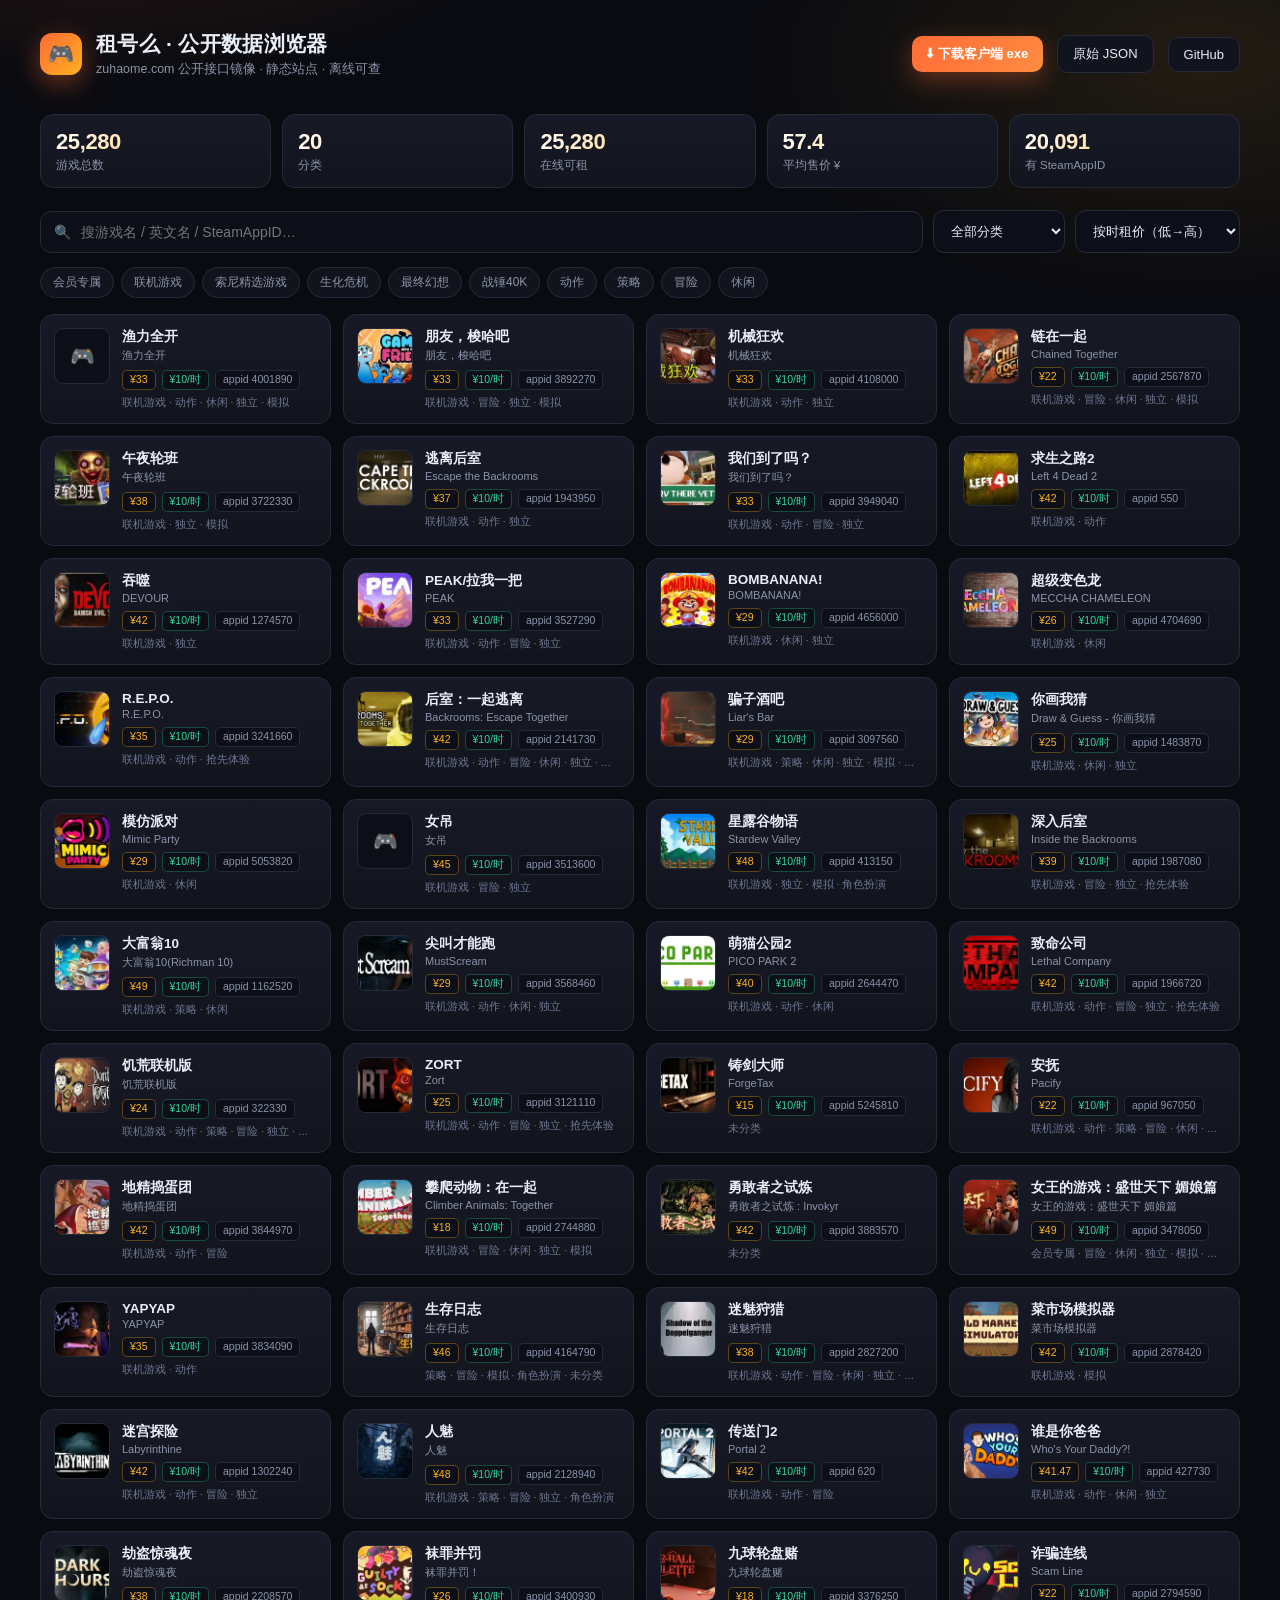
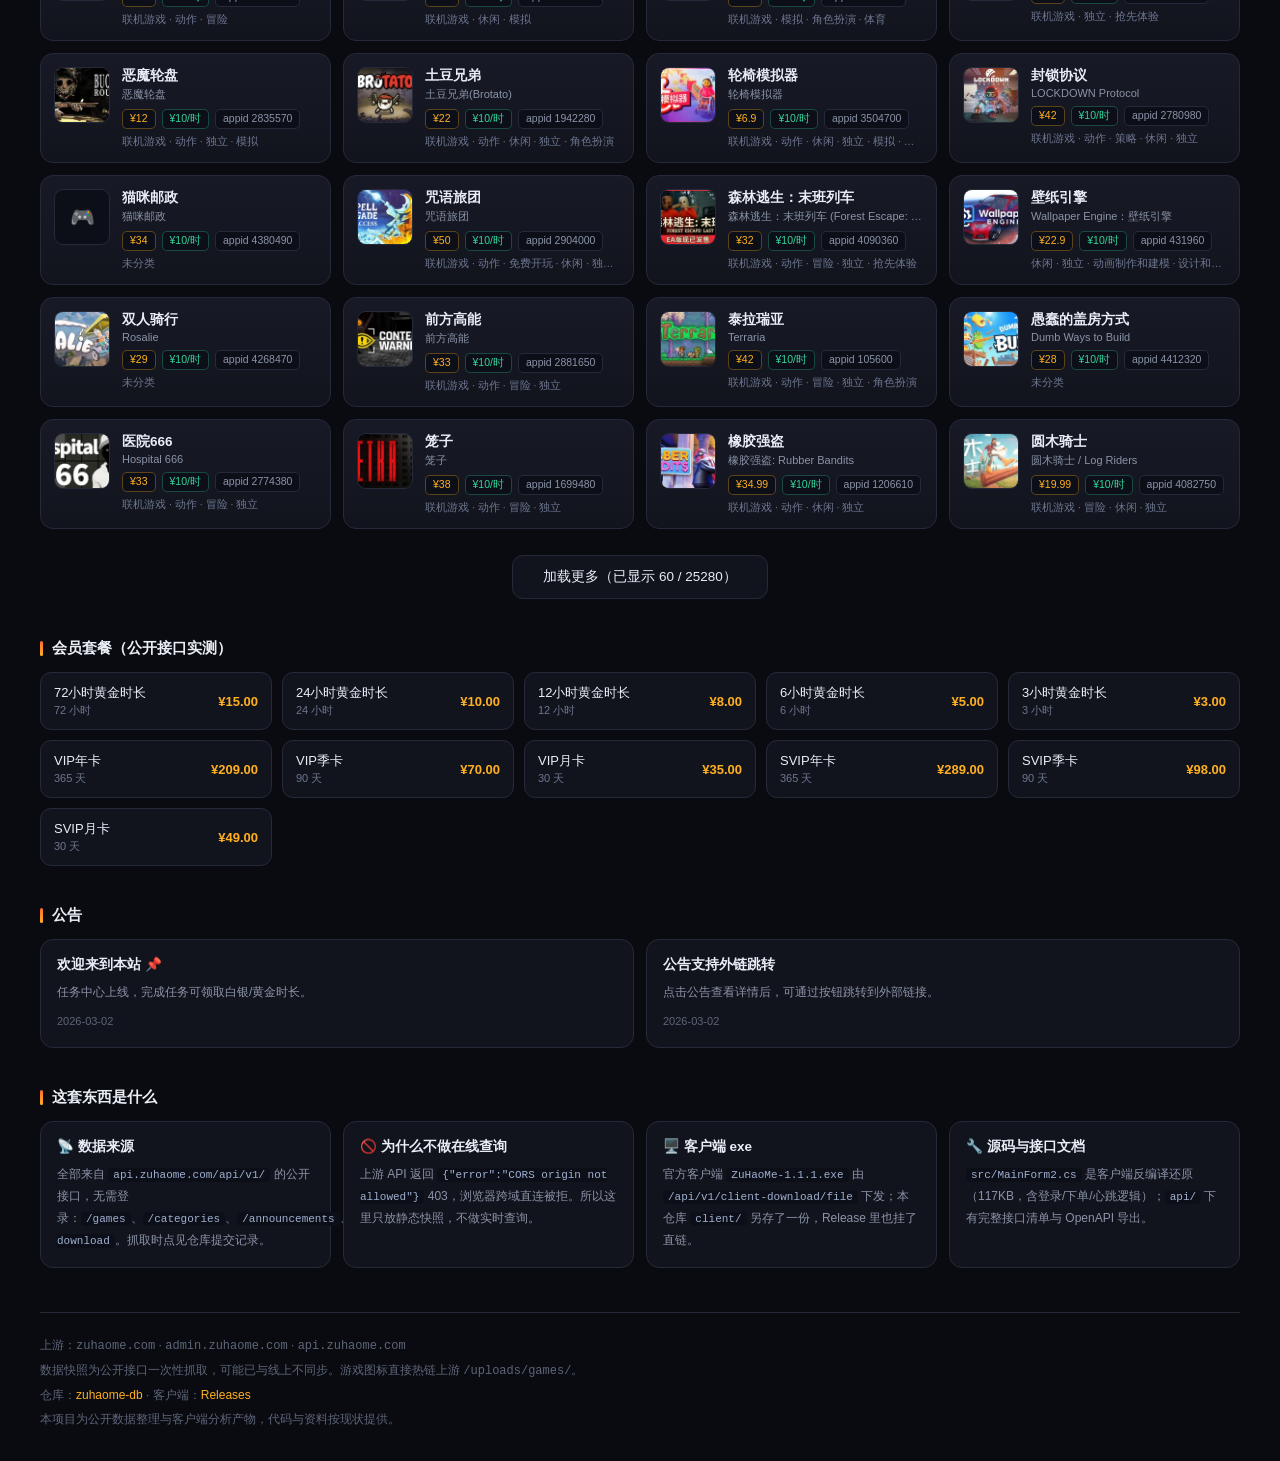
==== commit 3f9e724b: "perf(zuhaome): 封面本地化为 112×112 WebP（10MB→834KB）+ a11y 修正 + validate 封面检查 — index.html" ====
--- a/index.html
+++ b/index.html
@@ -92,6 +92,11 @@
   .spin{display:inline-block;width:26px;height:26px;border:2px solid var(--line);
     border-top-color:var(--acc);border-radius:50%;animation:sp .8s linear infinite;margin-bottom:14px}
   @keyframes sp{to{transform:rotate(360deg)}}
+
+/* 键盘可达性：鼠标点击不显示轮廓，Tab 聚焦时显示 */
+a:focus-visible,button:focus-visible,[role=button]:focus-visible{outline:2px solid var(--acc);outline-offset:2px;border-radius:9px}
+.search input:focus-visible,select:focus-visible{outline:2px solid var(--acc);outline-offset:1px}
+footer a{display:inline-block;padding:4px 2px;margin:-4px -2px}
 </style>
 
 <!-- ── SEO / 社交分享 ───────────────────────────────────────── -->
@@ -141,6 +146,8 @@
   "isBasedOn": "https://www.zuhaome.com/"
 }
 </script>
+<meta name="referrer" content="strict-origin-when-cross-origin">
+<meta http-equiv="Content-Security-Policy" content="default-src 'self'; script-src 'self' 'unsafe-inline'; style-src 'self' 'unsafe-inline'; img-src 'self' data: https:; media-src 'self' https:; connect-src 'self' https://api.zuhaome.com; font-src 'self' data:; object-src 'none'; base-uri 'self'; form-action 'none'; manifest-src 'self'">
 </head>
 <body>
 <div class="wrap">
@@ -153,8 +160,8 @@
     <div class="spacer"></div>
     <a class="btn primary" id="dlClient"
        href="https://github.com/aq18270592902-cloud/zuhaome-db/releases/download/v1.0.0/ZuHaoMe-Client.exe">⬇ 下载客户端 exe</a>
-    <a class="btn" href="data/games.slim.json" target="_blank">原始 JSON</a>
-    <a class="btn" href="https://github.com/aq18270592902-cloud/zuhaome-db" target="_blank">GitHub</a>
+    <a class="btn" href="data/games.slim.json" target="_blank" rel="noopener">原始 JSON</a>
+    <a class="btn" href="https://github.com/aq18270592902-cloud/zuhaome-db" target="_blank" rel="noopener">GitHub</a>
   </header>
 
   <div class="stats" id="stats">
@@ -180,7 +187,7 @@
   <div class="chips" id="chips"></div>
 
   <div id="list" class="grid"></div>
-  <button class="more" id="more" style="display:none">加载更多</button>
+  <button type="button" class="more" id="more" style="display:none">加载更多</button>
   <div class="empty" id="empty" style="display:none">没有匹配的游戏</div>
 
   <h2 class="sec">会员套餐（公开接口实测）</h2>
@@ -208,7 +215,7 @@
 <dialog id="dlg">
   <h3 id="dlgT">标题</h3>
   <div id="dlgB"></div>
-  <button class="close" onclick="document.getElementById('dlg').close()">关闭</button>
+  <button type="button" class="close" onclick="document.getElementById('dlg').close()">关闭</button>
 </dialog>
 
 <script>
@@ -221,11 +228,22 @@
 const $ = s => document.querySelector(s);
 const esc = s => String(s??'').replace(/[&<>"']/g, c => ({'&':'&amp;','<':'&lt;','>':'&gt;','"':'&quot;',"'":'&#39;'}[c]));
 
-/* v2 全量包解回对象数组：{v:2,count,c:[分类串],g:[[i,n,e,a,p,r,cidx,o]]} */
+/* 全量包解回对象数组。两种格式都吃：
+   v:2 行式 {c:[分类串], g:[[i,n,e,a,p,r,cidx,o]]}
+   v:3 列式 {c:[分类串], i[],n[],e[],a[],p[],r[],ci[],o[]?}（e 空串=与 n 相同，o 缺省=1） */
 function decodeV2(j){
-  if(!j || !Array.isArray(j.g)) return null;
+  if(!j) return null;
   const C = j.c || [];
-  return j.g.map(r => ({ i:r[0], n:r[1], e:r[2], a:r[3], p:r[4], r:r[5], c:C[r[6]] || '', o:r[7] }));
+  if(Array.isArray(j.g)){
+    return j.g.map(r => ({ i:r[0], n:r[1], e:r[2], a:r[3], p:r[4], r:r[5], c:C[r[6]] || '', o:r[7] }));
+  }
+  if(!Array.isArray(j.i) || !Array.isArray(j.n)) return null;
+  const n = j.count || j.i.length, out = new Array(n), E = j.e || [], O = j.o || null;
+  for(let k = 0; k < n; k++){
+    const nn = j.n[k];
+    out[k] = { i:j.i[k], n:nn, e:(E[k] || nn), a:j.a[k], p:j.p[k], r:j.r[k], c:C[j.ci[k]] || '', o:O ? O[k] : 1 };
+  }
+  return out;
 }
 
 function setStats(s){
@@ -273,7 +291,7 @@
     const hot = cats.filter(c=>!c.IsFallback).slice(0,10);
     const chips = $('#chips');
     for(const c of hot){
-      const b = document.createElement('button'); b.className='chip'; b.textContent = c.Name;
+      const b = document.createElement('button'); b.type='button'; b.className='chip'; b.textContent = c.Name;
       b.onclick = ()=>{ curCat = (curCat===c.Name?'':c.Name); $('#cat').value = curCat; syncChips(); apply(); };
       chips.appendChild(b);
     }
@@ -387,13 +405,24 @@
   if(!FULL) updateMoreHint();
 }
 
+/* 封面：优先本地 112×112 WebP 缩略图（assets/covers/<appid>.webp，约 3.7KB/张），
+   本地缺失或损坏时回退到上游原图（约 43KB/张），两者都失败才显示 🎮 占位。
+   上游图以 56×56 显示却发 30~47KB，且 cache-control 只有 max-age=60，滚动列表会反复重下；
+   本地化后单张 3.7KB 且走 SW 的 cache-first，重复访问零请求。 */
+function coverTag(g){
+  const local = 'assets/covers/' + g.a + '.webp';
+  const remote = 'https://api.zuhaome.com/uploads/games/game_appid_' + g.a + '.jpg';
+  return '<img class="cover" loading="lazy" decoding="async" width="56" height="56" alt="' + esc(g.n) + ' 游戏封面"' +
+         ' src="' + local + '" data-fb="' + remote + '"' +
+         ' onerror="if(this.dataset.fb){this.src=this.dataset.fb;this.removeAttribute(\'data-fb\')}else{this.outerHTML=\'<div class=cover aria-hidden=true>🎮</div>\'}">';
+}
+
 function render(){
   const box = $('#list');
   const slice = VIEW.slice(shown, shown + PAGE);
   for(const g of slice){
     const d = document.createElement('div'); d.className='game';
-    const img = g.a ? '<img class="cover" loading="lazy" decoding="async" width="56" height="56" alt="' + esc(g.n) + ' 游戏封面" src="https://api.zuhaome.com/uploads/games/game_appid_' + g.a + '.jpg" onerror="this.outerHTML=\'<div class=cover aria-hidden=true>🎮</div>\'">'
-                    : '<div class="cover">🎮</div>';
+    const img = g.a ? coverTag(g) : '<div class="cover">🎮</div>';
     d.innerHTML = img +
       '<div class="info">' +
         '<div class="name" title="' + esc(g.n) + '">' + esc(g.n) + '</div>' +
